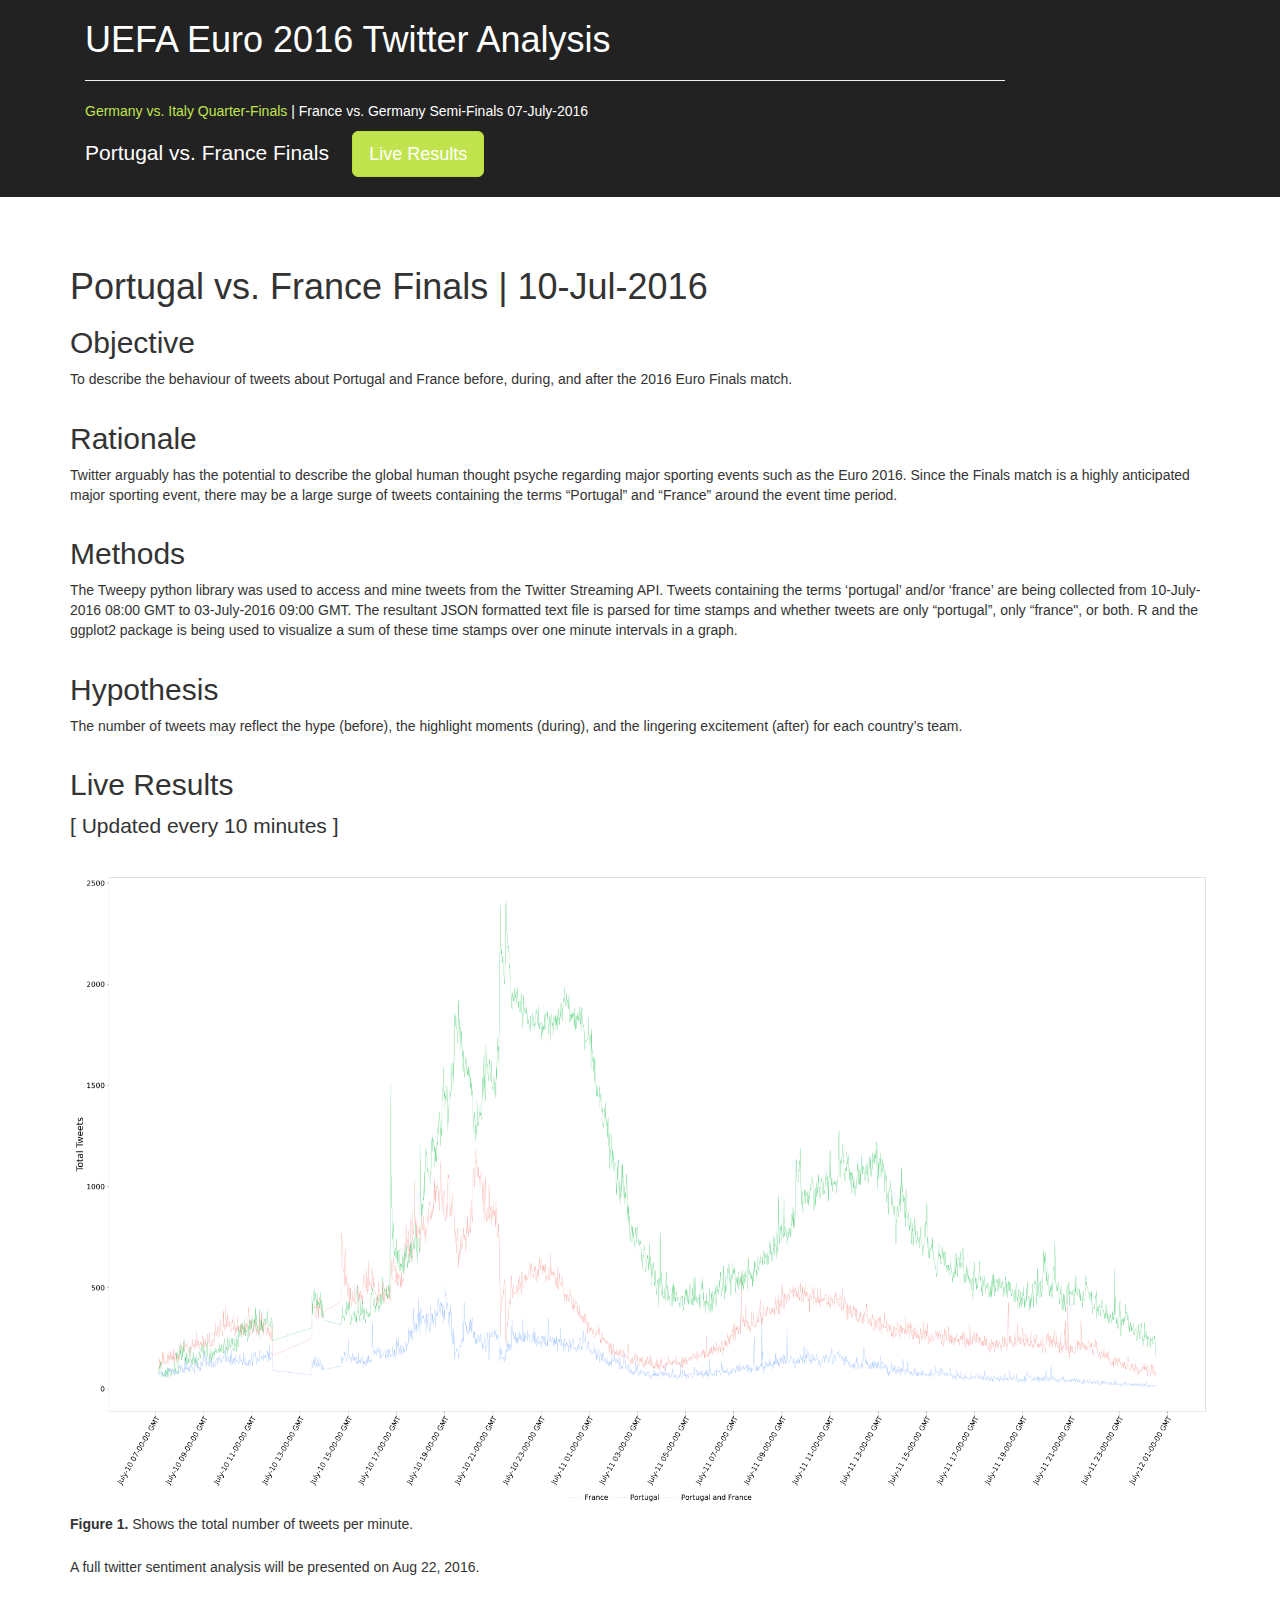
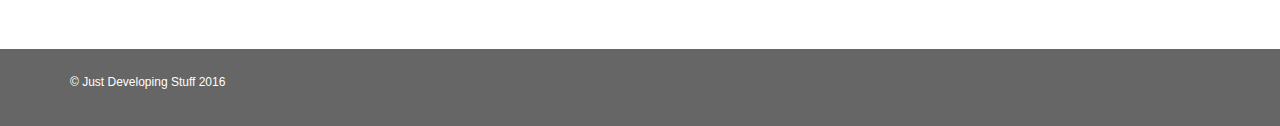
==== index.html @ 80c70aae "Update index.html" ====
<!doctype html>

<html lang="en">
<head>
    <meta charset="utf-8">
    <meta name="viewport" content="width=device-width, initial-scale=1, shrink-to-fit=no">
    <meta http-equiv="x-ua-compatible" content="ie=edge">    

<!--Bootstrap CSS-->
    <link rel="stylesheet" href="bootstrap.min.css"> 

<!--Custom CSS-->
     <link rel="stylesheet" href="styles.css">  
  
</head>
<body>
     
    <section id="cover">
        <div id="cover-caption">
            <div class="container">
                <div class="col-sm-10">
                  <h1 class="display-3">UEFA Euro 2016 Twitter Analysis</h1>
                  <hr class="m-y-2">
                    <p><a href="quarterfinals_GERITA.html">Germany vs. Italy Quarter-Finals</a> | France vs. Germany Semi-Finals 07-July-2016 
                  </p>
                  <p class="lead">Portugal vs. France Finals&nbsp;&nbsp;&nbsp;                 
                    <a class="btn btn-primary btn-lg" href="index.html#results" role="button">Live Results</a>  </p>

                </div>
            </div>
        </div>
    </section>


<section id="writeup">
    <div class="section-content">
        <div class="container">
            <h1>Portugal vs. France Finals | 10-Jul-2016</h1>

            
            <h2>Objective</h2>
            <p>To describe the behaviour of tweets about Portugal and France before, during, and after the 2016 Euro Finals match.</p>
            
            <h2>Rationale</h2>
            <p>Twitter arguably has the potential to describe the global human thought psyche regarding major sporting events such as the Euro 2016. Since the Finals match is a highly anticipated major sporting event, there may be a large surge of tweets containing the terms “Portugal” and “France” around the event time period.</p>
            
            <h2>Methods</h2>
            <p>The Tweepy python library was used to access and mine tweets from the Twitter Streaming API. Tweets containing the terms ‘portugal’ and/or ‘france’ are being collected from 10-July-2016 08:00 GMT to 03-July-2016 09:00 GMT. The resultant JSON formatted text file is parsed for time stamps and whether tweets are only “portugal”, only “france", or both. R and the ggplot2 package is being used to visualize a sum of these time stamps over one minute intervals in a graph.
            </p>
            
            <h2>Hypothesis</h2>
            <p>The number of tweets may reflect the hype (before), the highlight moments (during), and the lingering excitement (after) for each country’s team.</p>
            
            <h2 id="results"> Live Results</h2>
              <p class="lead">[ Updated every 10 minutes ]</p>
              <a href="img/tweet.png" target="_blank">
                    <img src="img/tweet.png" padding-bottom="50px"/>
              </a>
            
            
            <p><b>Figure 1.</b>  Shows the total number of tweets per minute. </p>

            <p>A full twitter sentiment analysis will be presented on Aug 22, 2016.</p> 
            
            
        </div></div>
            </section>
 


<footer id="footer-main">
    <div class="container">
        <div class="row">
            <div class="col-sm-3">
                <p>&copy; Just Developing Stuff 2016</p>
            </div>

        </div>
    </div>
</footer>

<!--jQuery, Bootstrap JS-->
    <script src="https://ajax.googleapis.com/ajax/libs/jquery/2.1.4/jquery.min.js"></script>
    <script src="bootstrap.min.js"></script>
<script>
  (function(i,s,o,g,r,a,m){i['GoogleAnalyticsObject']=r;i[r]=i[r]||function(){
  (i[r].q=i[r].q||[]).push(arguments)},i[r].l=1*new Date();a=s.createElement(o),
  m=s.getElementsByTagName(o)[0];a.async=1;a.src=g;m.parentNode.insertBefore(a,m)
  })(window,document,'script','https://www.google-analytics.com/analytics.js','ga');

  ga('create', 'UA-80438776-1', 'auto');
  ga('send', 'pageview');

</script>
</body> 


</html>
---- styles.css ----
/* styles.css */

html,
body {
    height: 100%;
}

img {
    max-width: 100%;
    /*give the max of the width and shrink appropriately*/
}

/* cover */

#cover {
    /*background: #222 url('bg.jpg') top center no-repeat;*/
    background: #222;
    color: white;
    text-align: left;
    display: flex;
    align-items: right;
}

#writeup {
    background-color: white;
}

#writeup b {
    color:
}

#writeup p {
    padding-bottom: 1.25rem;
}

#cover-caption {
    width: 100%;
}

.section-content {
    padding: 5rem 0; /*rem is a reference to the root html font-size, in this case 16px*5 = 80px*/
}

#conclusions {
    background-color: #212121;
    color: white;
}

#conclusions p {
    padding-bottom: 1.25rem;
}

.about-text {
    background: rgba(0,0,0,0.8);
    color: white;
    padding: 1.875rem;
}

#footer-main {
    background-color: #666;
    color: white;
    font-size: 1.2rem;
    padding: 2.5rem 0;
}
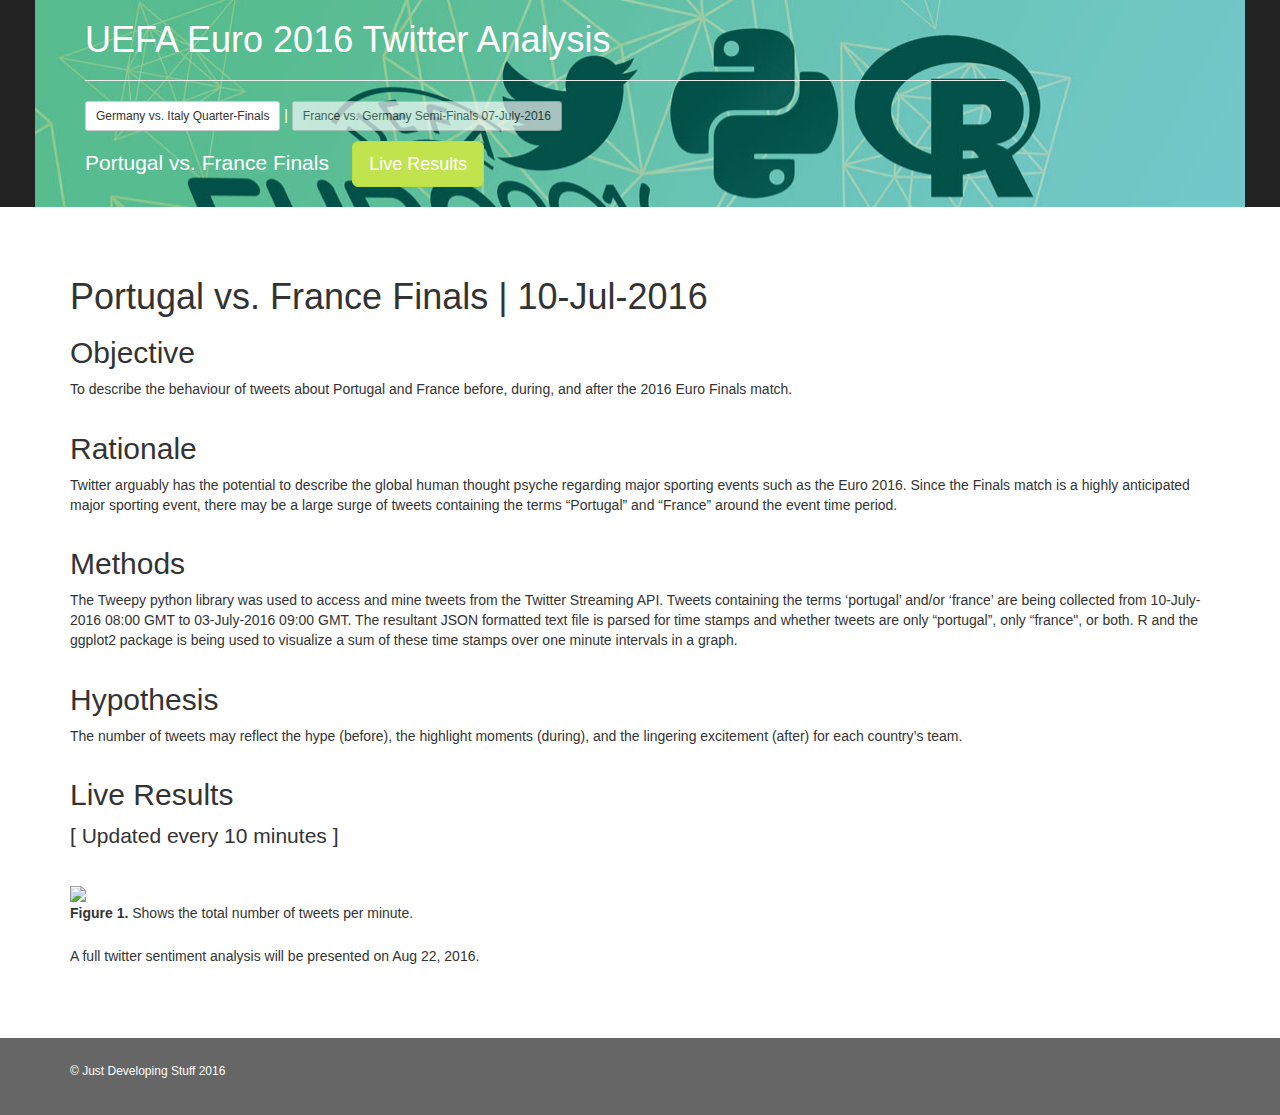
==== commit 301c405b: "add header image" ====
--- a/index.html
+++ b/index.html
@@ -21,10 +21,10 @@
                 <div class="col-sm-10">
                   <h1 class="display-3">UEFA Euro 2016 Twitter Analysis</h1>
                   <hr class="m-y-2">
-                    <p><a href="quarterfinals_GERITA.html">Germany vs. Italy Quarter-Finals</a> | France vs. Germany Semi-Finals 07-July-2016 
+                    <p><a class="btn btn-default btn-sm" href="quarterfinals_GERITA.html">Germany vs. Italy Quarter-Finals</a> | <a class="btn btn-default btn-sm disabled" href="#" aria-disabled="true">France vs. Germany Semi-Finals 07-July-2016</a>
                   </p>
                   <p class="lead">Portugal vs. France Finals&nbsp;&nbsp;&nbsp;                 
-                    <a class="btn btn-primary btn-lg" href="index.html#results" role="button">Live Results</a>  </p>
+                    <a class="btn btn-primary btn-lg" href="index.html#results" role="button">Live Results</a> </p>
 
                 </div>
             </div>
--- a/styles.css
+++ b/styles.css
@@ -13,12 +13,10 @@
 /* cover */
 
 #cover {
-    /*background: #222 url('bg.jpg') top center no-repeat;*/
-    background: #222;
+    background: #222 url('img/JDS_header001.jpg') top center no-repeat;
     color: white;
     text-align: left;
     display: flex;
-    align-items: right;
 }
 
 #writeup {
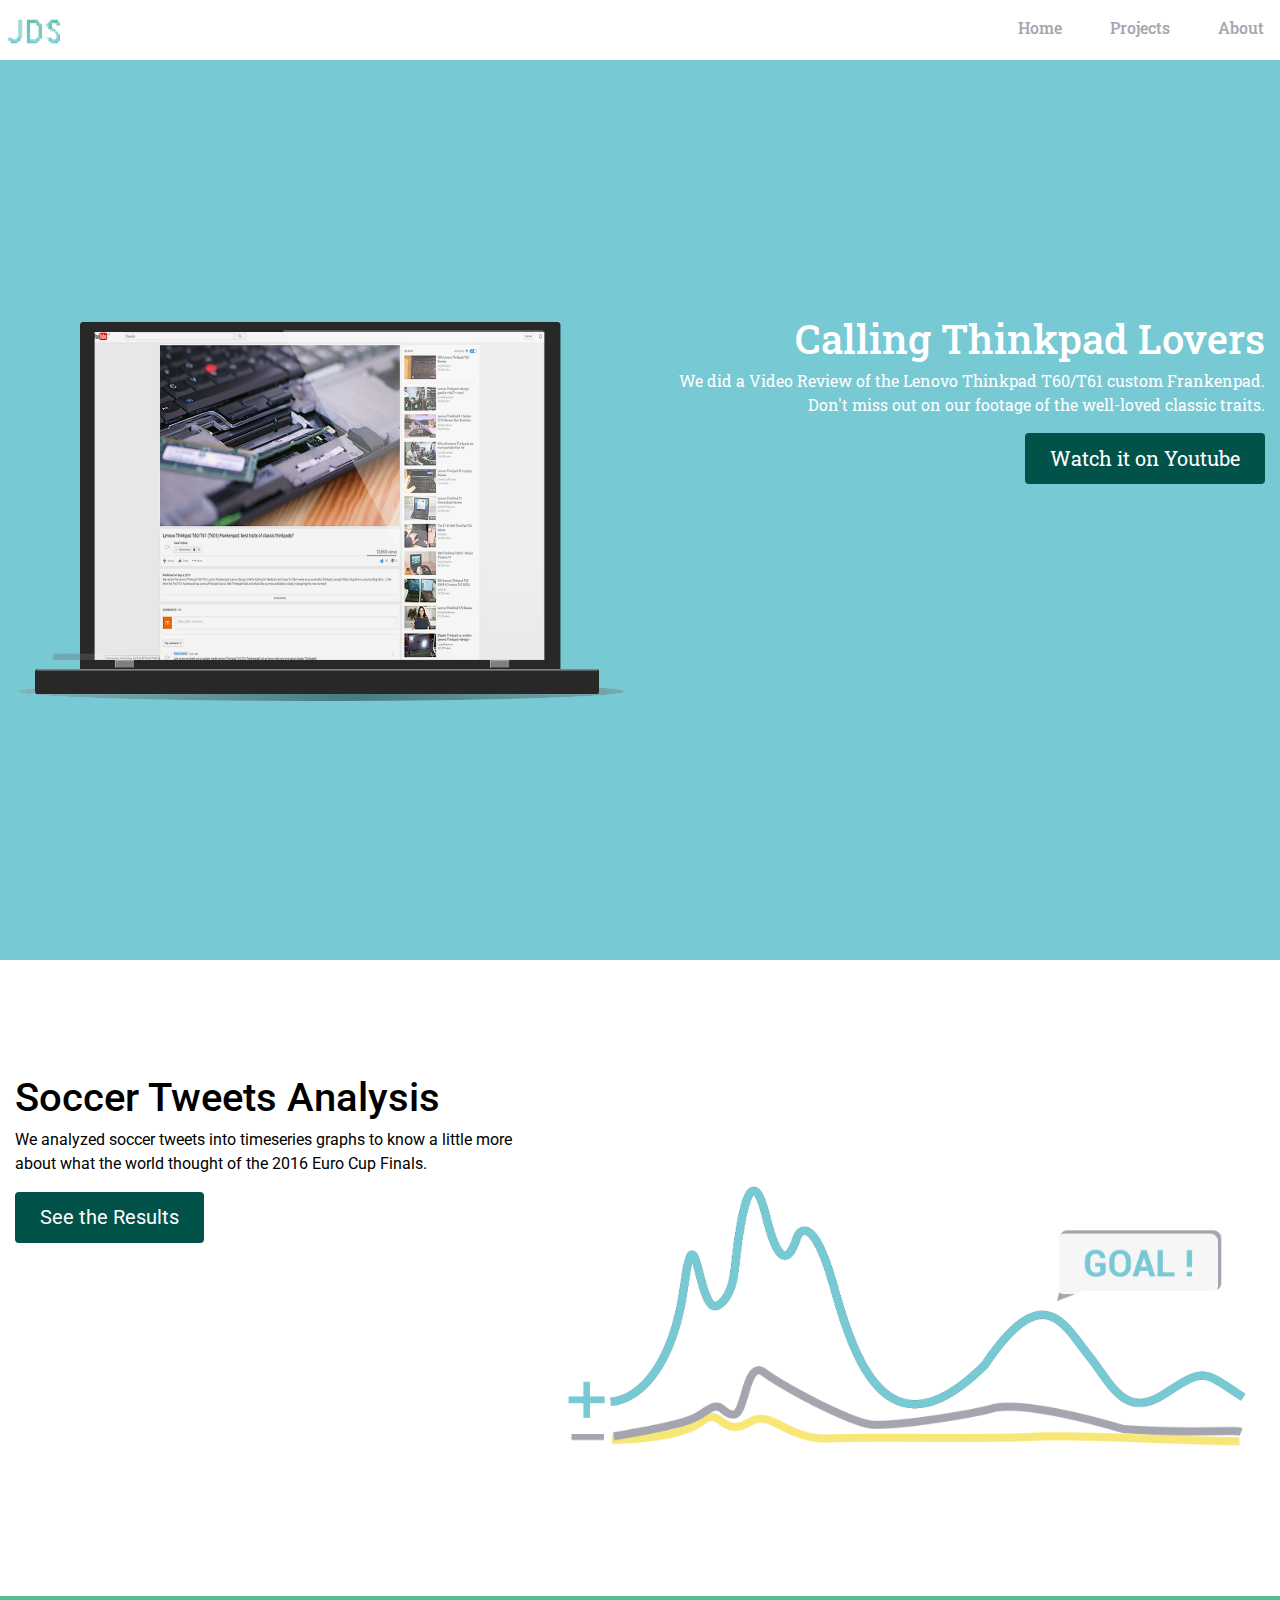
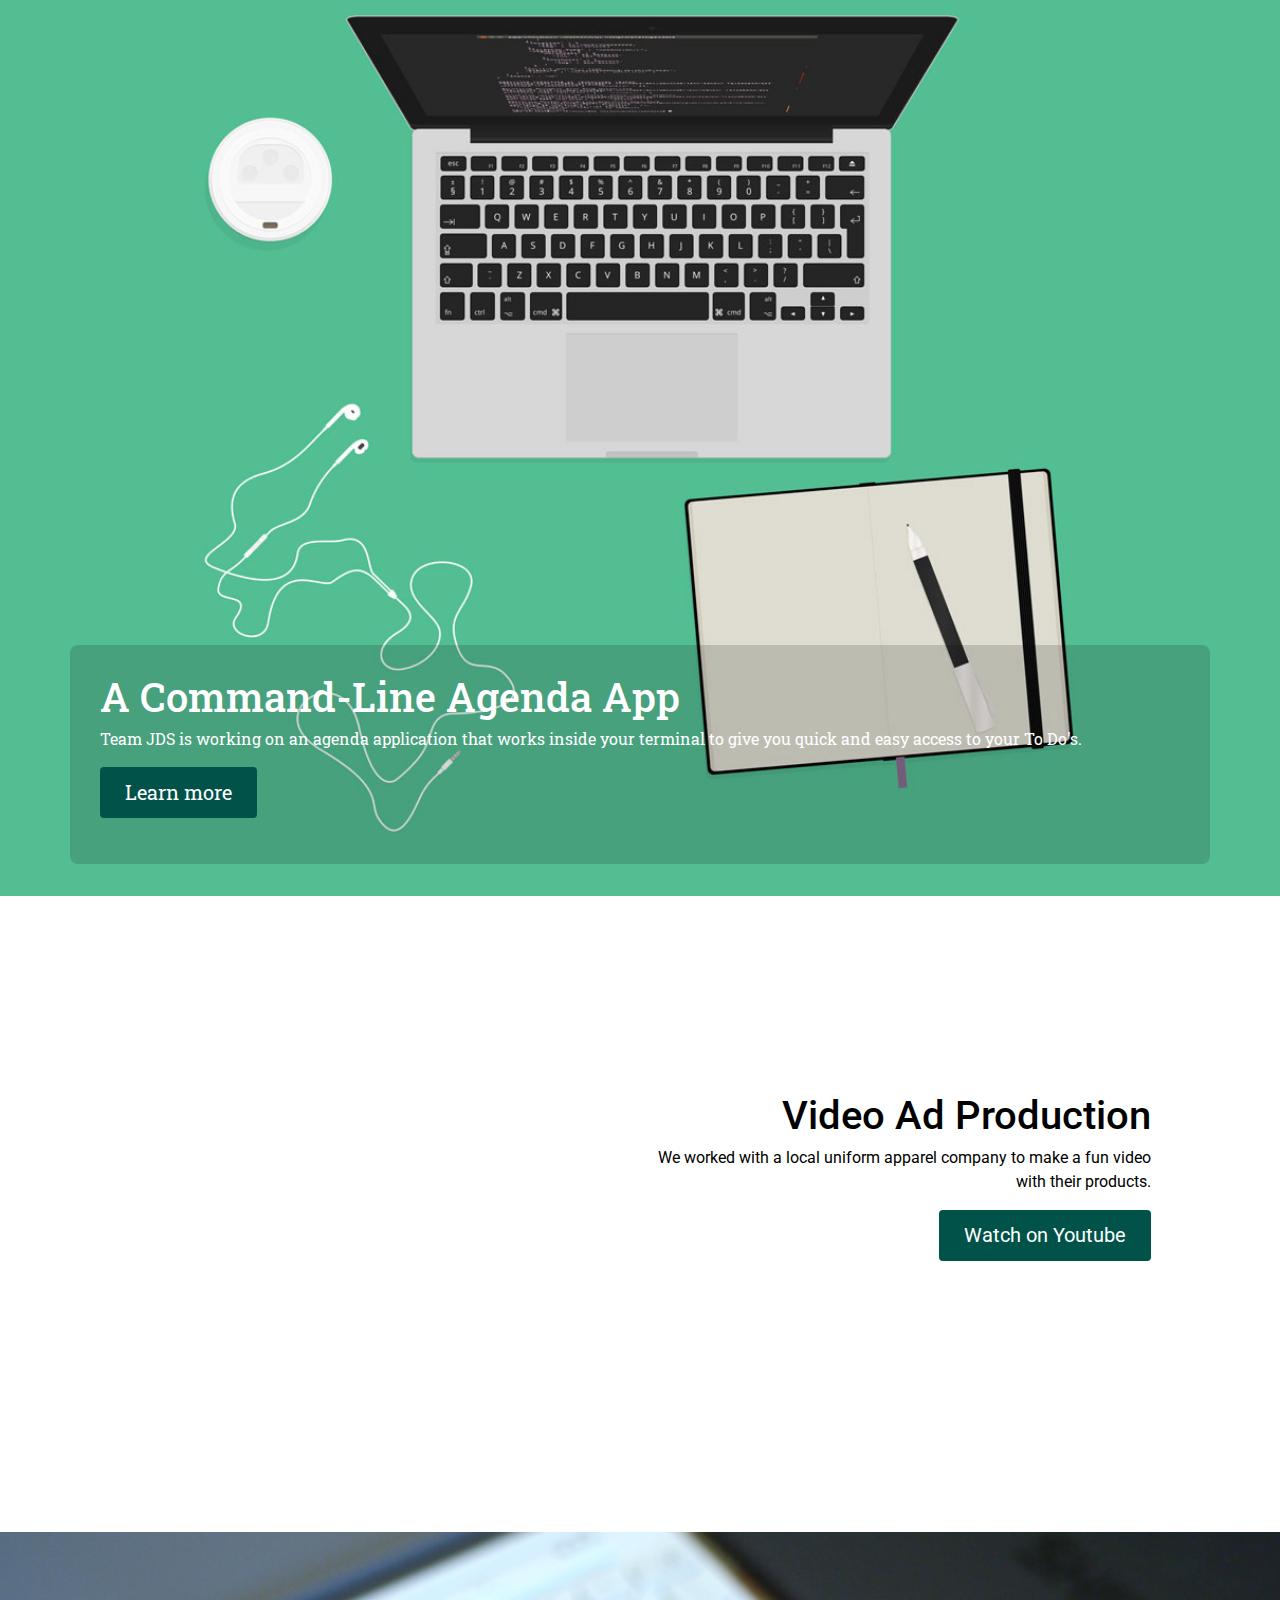
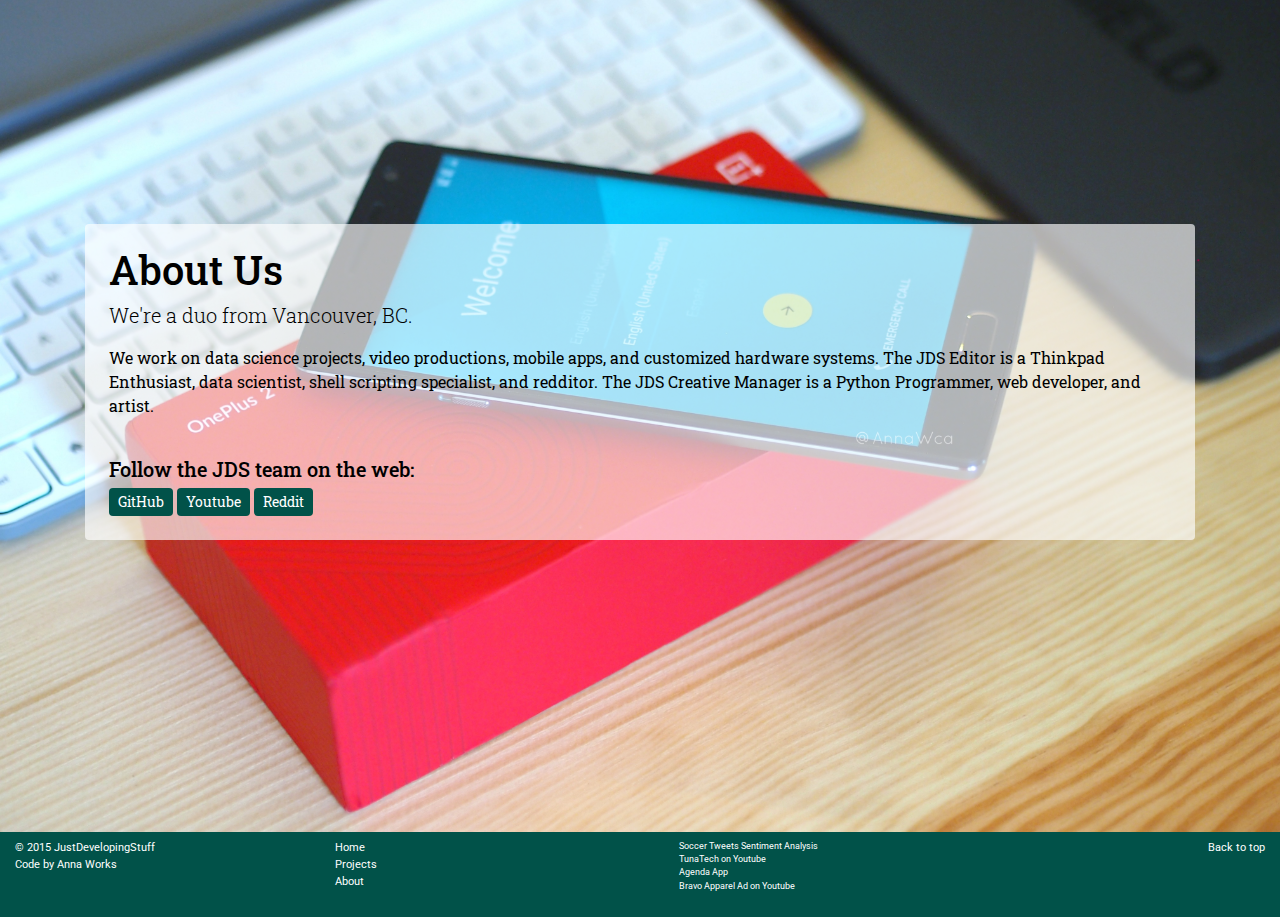
==== commit fb4b5ca3: "Version 2.0 JDS website with all projects" ====
--- a/index.html
+++ b/index.html
@@ -1,98 +1,171 @@
-<!doctype html>
-
-<html lang="en">
-<head>
-    <meta charset="utf-8">
-    <meta name="viewport" content="width=device-width, initial-scale=1, shrink-to-fit=no">
-    <meta http-equiv="x-ua-compatible" content="ie=edge">    
-
-<!--Bootstrap CSS-->
-    <link rel="stylesheet" href="bootstrap.min.css"> 
-
-<!--Custom CSS-->
-     <link rel="stylesheet" href="styles.css">  
-  
-</head>
-<body>
-     
-    <section id="cover">
-        <div id="cover-caption">
-            <div class="container">
-                <div class="col-sm-10">
-                  <h1 class="display-3">UEFA Euro 2016 Twitter Analysis</h1>
-                  <hr class="m-y-2">
-                    <p><a class="btn btn-default btn-sm" href="quarterfinals_GERITA.html">Germany vs. Italy Quarter-Finals</a> | <a class="btn btn-default btn-sm disabled" href="#" aria-disabled="true">France vs. Germany Semi-Finals 07-July-2016</a>
-                  </p>
-                  <p class="lead">Portugal vs. France Finals&nbsp;&nbsp;&nbsp;                 
-                    <a class="btn btn-primary btn-lg" href="index.html#results" role="button">Live Results</a> </p>
-
-                </div>
-            </div>
-        </div>
-    </section>
-
-
-<section id="writeup">
-    <div class="section-content">
-        <div class="container">
-            <h1>Portugal vs. France Finals | 10-Jul-2016</h1>
-
-            
-            <h2>Objective</h2>
-            <p>To describe the behaviour of tweets about Portugal and France before, during, and after the 2016 Euro Finals match.</p>
-            
-            <h2>Rationale</h2>
-            <p>Twitter arguably has the potential to describe the global human thought psyche regarding major sporting events such as the Euro 2016. Since the Finals match is a highly anticipated major sporting event, there may be a large surge of tweets containing the terms “Portugal” and “France” around the event time period.</p>
-            
-            <h2>Methods</h2>
-            <p>The Tweepy python library was used to access and mine tweets from the Twitter Streaming API. Tweets containing the terms ‘portugal’ and/or ‘france’ are being collected from 10-July-2016 08:00 GMT to 03-July-2016 09:00 GMT. The resultant JSON formatted text file is parsed for time stamps and whether tweets are only “portugal”, only “france", or both. R and the ggplot2 package is being used to visualize a sum of these time stamps over one minute intervals in a graph.
-            </p>
-            
-            <h2>Hypothesis</h2>
-            <p>The number of tweets may reflect the hype (before), the highlight moments (during), and the lingering excitement (after) for each country’s team.</p>
-            
-            <h2 id="results"> Live Results</h2>
-              <p class="lead">[ Updated every 10 minutes ]</p>
-              <a href="img/tweet.png" target="_blank">
-                    <img src="img/tweet.png" padding-bottom="50px"/>
-              </a>
-            
-            
-            <p><b>Figure 1.</b>  Shows the total number of tweets per minute. </p>
-
-            <p>A full twitter sentiment analysis will be presented on Aug 22, 2016.</p> 
-            
-            
-        </div></div>
-            </section>
- 
-
-
-<footer id="footer-main">
-    <div class="container">
-        <div class="row">
-            <div class="col-sm-3">
-                <p>&copy; Just Developing Stuff 2016</p>
-            </div>
-
-        </div>
-    </div>
-</footer>
-
-<!--jQuery, Bootstrap JS-->
-    <script src="https://ajax.googleapis.com/ajax/libs/jquery/2.1.4/jquery.min.js"></script>
-    <script src="bootstrap.min.js"></script>
-<script>
-  (function(i,s,o,g,r,a,m){i['GoogleAnalyticsObject']=r;i[r]=i[r]||function(){
-  (i[r].q=i[r].q||[]).push(arguments)},i[r].l=1*new Date();a=s.createElement(o),
-  m=s.getElementsByTagName(o)[0];a.async=1;a.src=g;m.parentNode.insertBefore(a,m)
-  })(window,document,'script','https://www.google-analytics.com/analytics.js','ga');
-
-  ga('create', 'UA-80438776-1', 'auto');
-  ga('send', 'pageview');
-
-</script>
-</body> 
-
-
-</html>
+<!DOCTYPE html>
+<html lang="en">
+  <head>
+    <meta charset="utf-8">
+    <meta http-equiv="X-UA-Compatible" content="IE=edge">
+    <meta name="viewport" content="width=device-width, initial-scale=1, shrink-to-fit=no">
+    <meta name="description" content="JustDevelopingStuff: From Soccer tweet bots to Thinkpad Reviews">
+    <meta name="author" content="JustDevelopingStuff">
+
+    <title>Just Developing Stuff</title>
+
+    <!-- Bootstrap core CSS -->
+    <link href="assets/css/bootstrap.min.css" rel="stylesheet">
+
+    <!-- Custom styles & Fonts -->
+    <link href="assets/css/style.css" rel="stylesheet">
+    <link href="https://fonts.googleapis.com/css?family=Roboto|Roboto+Slab" rel="stylesheet">
+    
+  </head>
+  <body>
+
+    <nav class="navbar navbar-static-top navbar-light">
+      <a href="#" class="navbar-brand"><img src="assets/img/logo.png" alt="JustDevelopingStuff.logo" height="52"></a>
+      <ul class="nav navbar-nav pull-xs-right">
+        <li class="nav-item">
+          <a class="nav-link" href="#">Home</a>
+        </li>
+        <li class="nav-item">
+          <a class="nav-link" href="#analysis">Projects</a>
+        </li>
+        <li class="nav-item">
+          <a class="nav-link" href="#about">About</a>
+        </li>
+      </ul>
+    </nav>
+
+<section id="cover">
+        <div class="cover-content">
+        <div class="container-fluid">
+            <div class="row">
+            <div class="col-sm-6"><img class="cover-img" src="assets/img/t60v.png" alt="T60Image"></div>
+            <div class="col-sm-6">
+               <h1>Calling Thinkpad Lovers</h1>
+                <p>We did a Video Review of the Lenovo Thinkpad T60/T61 custom Frankenpad. Don't miss out on our footage of the well-loved classic traits.</p>
+        <p><a class="btn btn-lg btn-link" href="https://www.youtube.com/watch?v=wvcoPj6ILYA" role="button">Watch it on Youtube</a></p></div>
+           </div>
+            </div></div>
+        </section>
+        
+                  
+ <section id="analysis">
+          <div class="container-fluid">
+               <div class="row">
+                <div class="col-sm-5">
+              <h1>Soccer Tweets Analysis</h1>
+              <p>We analyzed soccer tweets into timeseries graphs to know a little more about what the world thought of the 2016 Euro Cup Finals.</p>
+              <p><a class="btn btn-lg btn-link" href="projects/euro-2016-tweet-analysis.html" role="button">See the Results</a></p>
+                   </div>
+                <div class="col-sm-7">
+                    <img src="assets/img/graph.png" alt="">
+                </div>
+              </div></div>
+        </section>
+        
+        
+<section id="app">
+         <div class="cover-content">
+          <div class="container overlay">
+            <div>
+              <h1>A Command-Line Agenda App</h1>
+              <p>Team JDS is working on an agenda application that works inside your terminal to give you quick and easy access to your To Do's. </p>
+               <p><a class="btn btn-lg btn-link" href="projects/agenda-app.html" role="button">Learn more</a></p>
+                </div></div>
+            </div>
+        </section> 
+        
+ <section id="other">
+          <div class="container-fluid">
+               <div class="row">
+                <div class="col-sm-6"><iframe class="media-object" src="https://www.youtube.com/embed/f1Oqot8WHJQ" frameborder="0" height="315" width="100%" allowfullscreen></iframe></div>
+                <div class="col-sm-6">
+              <h1>Video Ad Production</h1>
+              <p>We worked with a local uniform apparel company to make a fun video with their products.</p>
+              <p><a class="btn btn-lg btn-link" href="https://www.youtube.com/watch?v=f1Oqot8WHJQ" role="button">Watch on Youtube</a></p>
+                   </div>
+              </div></div>
+        </section>
+
+<section id="about">
+         <div class="cover-content">
+          <div class="container">
+            <div class="about-text">
+              <h1>About Us</h1>
+                <p class="lead">We're a duo from Vancouver, BC.</p>
+                <p>We work on data science projects, video productions, mobile apps, and customized hardware systems. 
+                The JDS Editor is a Thinkpad Enthusiast, data scientist, shell scripting specialist, and redditor. The JDS Creative Manager is a Python Programmer, web developer, and artist.
+                </p><br>
+              
+                        <h5>Follow the JDS team on the web:</h5>
+                        <a href="" class="btn btn-sm btn-link">GitHub</a>
+                        <a href="" class="btn btn-sm btn-link">Youtube</a>
+                        <a href="" class="btn btn-sm btn-link">Reddit</a>
+               
+               
+                </div></div>
+            </div>
+        </section>
+        
+<!-- FOOTER -->
+      <footer>
+       <div class="container-fluid">
+       <div class="row">
+       <div class="col-sm-3">
+          <p>&copy; 2015 JustDevelopingStuff<br>
+           Code by <a href="http://annaworks.github.io" target="_blank">Anna Works</a></p>
+          </div>
+        <div class="col-sm-3">
+            <ul class="list-unstyled">
+                <li><a href="#">Home</a></li>
+                <li><a href="#analysis">Projects</a></li>
+                <li><a href="#about">About</a></li>
+            </ul>
+        </div>
+        <div class="col-sm-3">
+           <ul class="list-unstyled minilinks">
+                    <li class="indent"><a href="projects/euro-2016-tweet-analysis">Soccer Tweets Sentiment Analysis</a></li>
+                    <li class="indent"><a href="projects/TunaTech.html">TunaTech on Youtube</a></li>
+                <li class="indent"><a href="projects/agenda-app.html">Agenda App</a></li>
+                <li class="indent"><a href="https://www.youtube.com/watch?v=f1Oqot8WHJQ">Bravo Apparel Ad on Youtube</a></li></ul>
+        </div>
+        <div class="col-sm-3"><p class="pull-sm-right"><a href="#">Back to top</a></p></div>
+          </div></div>
+      </footer>
+
+
+    <!-- Bootstrap core JavaScript
+    ================================================== -->
+    <script src="https://ajax.googleapis.com/ajax/libs/jquery/3.0.0/jquery.min.js" integrity="sha384-THPy051/pYDQGanwU6poAc/hOdQxjnOEXzbT+OuUAFqNqFjL+4IGLBgCJC3ZOShY" crossorigin="anonymous"></script>
+    <script src="../assets/js/bootstrap.min.js"></script>
+    <!-- IE10 viewport hack for Surface/desktop Windows 8 bug -->
+    <script src="../assets/js/ie10-viewport-bug-workaround.js"></script>
+    <script>$(document).ready(function(){
+      // Add scrollspy to <body>
+      $('body').scrollspy({target: ".navbar", offset: 50});
+
+      // Add smooth scrolling on all links inside the navbar
+      $("a").on('click', function(event) {
+        // Make sure this.hash has a value before overriding default behavior
+        if (this.hash !== "") {
+          // Prevent default anchor click behavior
+          event.preventDefault();
+
+          // Store hash
+          var hash = this.hash;
+
+          // Using jQuery's animate() method to add smooth page scroll
+          // The optional number (800) specifies the number of milliseconds it takes to scroll to the specified area
+          $('html, body').animate({
+            scrollTop: $(hash).offset().top
+          }, 800, function(){
+
+            // Add hash (#) to URL when done scrolling (default click behavior)
+            window.location.hash = hash;
+          });
+        }  // End if
+      });
+    });
+</script>
+ 
+</body>
+</html>
--- a/assets/css/style.css
+++ b/assets/css/style.css
@@ -0,0 +1,212 @@
+/* Primary Color Scheme
+Feather #77C9D4
+Marine #57BC90
+Forest #015249
+Sleek Gray #A5A5AF
+*/
+
+html, body {
+    height:100%;
+    font-family: "Roboto", sans-serif;
+}
+
+img {
+    max-width: 100%;
+}
+
+
+.navbar {
+    padding: 0;
+}
+
+.navbar-brand {
+    padding-left: 0.5rem;
+}
+
+footer{
+    background-color: #015249;
+    color:#fff;
+    margin: 0 auto;
+    padding: 0.5rem 0;
+    font-size: 0.7rem;
+}
+
+footer a {
+    color:#fff;
+    text-decoration: none;
+}
+
+footer .minilinks {
+    font-size: 0.55rem;
+}
+
+footer .indent {
+    padding-left: 1.5rem;
+}
+footer a:hover {
+    color: #fff;
+    text-decoration: underline;
+}
+
+.navbar .nav-item .nav-link {
+    color: #A5A5AF;
+    font-weight: 500;
+    padding: 1rem;
+    font-family: 'Roboto Slab', sans-serif;
+}
+
+.navbar .nav-item .nav-link:hover {
+    background-color: #77c9d4;
+    color: #fff;
+}
+
+.media-object {
+    height: 240px;
+    width: 360px;
+}
+
+.carousel-item {
+    background-color: #57bc90;
+}
+
+.blue {
+    background-color: #77c9d4;
+}
+
+.carousel-caption h1 {
+    font-family: "Roboto Slab", serif;
+}
+
+.carousel-caption p {
+    font-family: "Roboto", sans-serif;
+}
+
+.btn-link {
+    background-color: #015249;
+    color: #fff;
+    border-radius: 0.25rem;
+}
+
+.btn-link:hover {
+    background-color: #01796b; 
+    color: #fff;
+    text-decoration: none;
+    border-radius: 0.25rem;
+}
+
+#header {
+    background: #77c9d4 url('../img/uefa2016.png') center center no-repeat;
+    color: #000;
+    background-size: cover;
+    font-family: 'Roboto Slab', serif;
+    padding: 4rem 0;
+    text-align: center;
+}
+
+.overlay{
+    background: rgba(0,0,0, 0.15);
+    border-radius: 0.5rem;
+    padding: 1.875rem;
+}
+
+#cover {
+    background-color: #77C9D4;
+    text-align: right;
+    color: #fff;
+    display: flex;
+    align-items: center;
+}
+
+#app {
+    background: #57BC90 url('../img/JDS_header003.jpg') top center no-repeat;
+    text-align: left;
+    display:flex;
+    align-items: flex-end;
+    color: #fff;
+    padding-bottom: 2rem;
+}
+
+#cover, #app {
+    background-size: cover;
+    height: 100%;
+}
+
+.cover-content {
+    font-family: 'Roboto Slab', sans-serif;
+    width: 100%;
+}
+
+
+#analysis {
+    text-align: left;
+}
+
+#other {
+    text-align: right;
+}
+
+#analysis, #other {
+    background: #fff;
+    display:flex;
+    align-items: center;
+    height: 60%;
+    color: #000;
+    margin: 3rem 0;
+}
+
+#about {
+    background: #fff url('../img/oneplus2.jpg') center center no-repeat;
+    background-size: cover;
+    height: 100%;
+    display: flex;
+    align-items: center;
+}
+
+.about-text {
+    background: rgba(255,255,255,0.65);
+    color: #000;
+    border-radius: 0.25rem;
+    padding: 1.5rem;
+}
+
+#games {
+    margin: 3rem 0;
+}
+
+.section-content h1 {
+    color: #57BC90;
+    font-family: "Roboto Slab", serif;
+    text-shadow: 1px 1px #ddd;
+    margin-top: 3rem;
+    margin-bottom: 2rem;
+}
+
+.section-content h2 {
+    padding-top: 2rem;
+}
+
+.featurette-divider {
+  padding: 0;
+  margin-top: 5rem;
+}
+
+.list-group {
+    padding-bottom: 1rem;
+}
+
+#conclusion {
+    min-height: 30rem;
+    padding-bottom: 3rem;
+    margin-bottom: 0;
+}
+
+/* Media Queries */
+
+@media screen and ( min-width : 991px ) {
+    
+    .feature-content {
+        display: flex;
+        align-items: center;
+    }
+    
+}
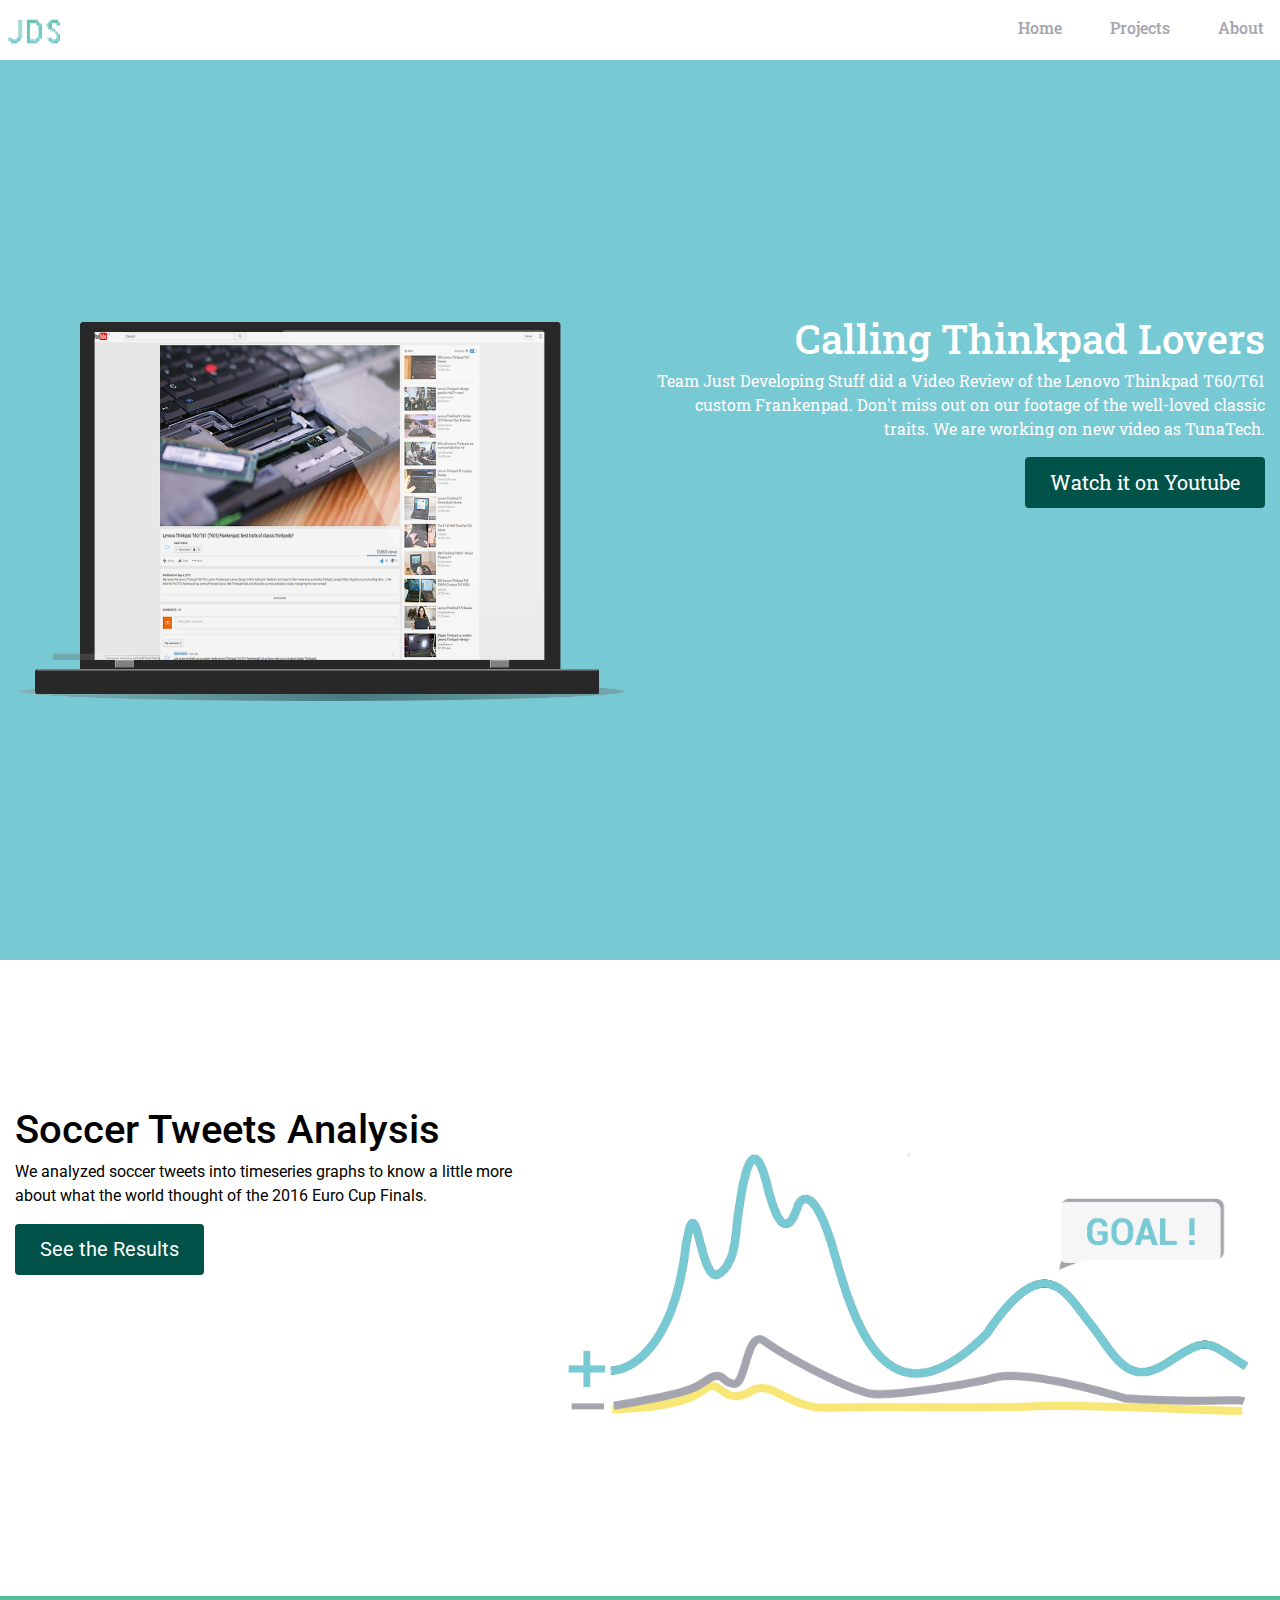
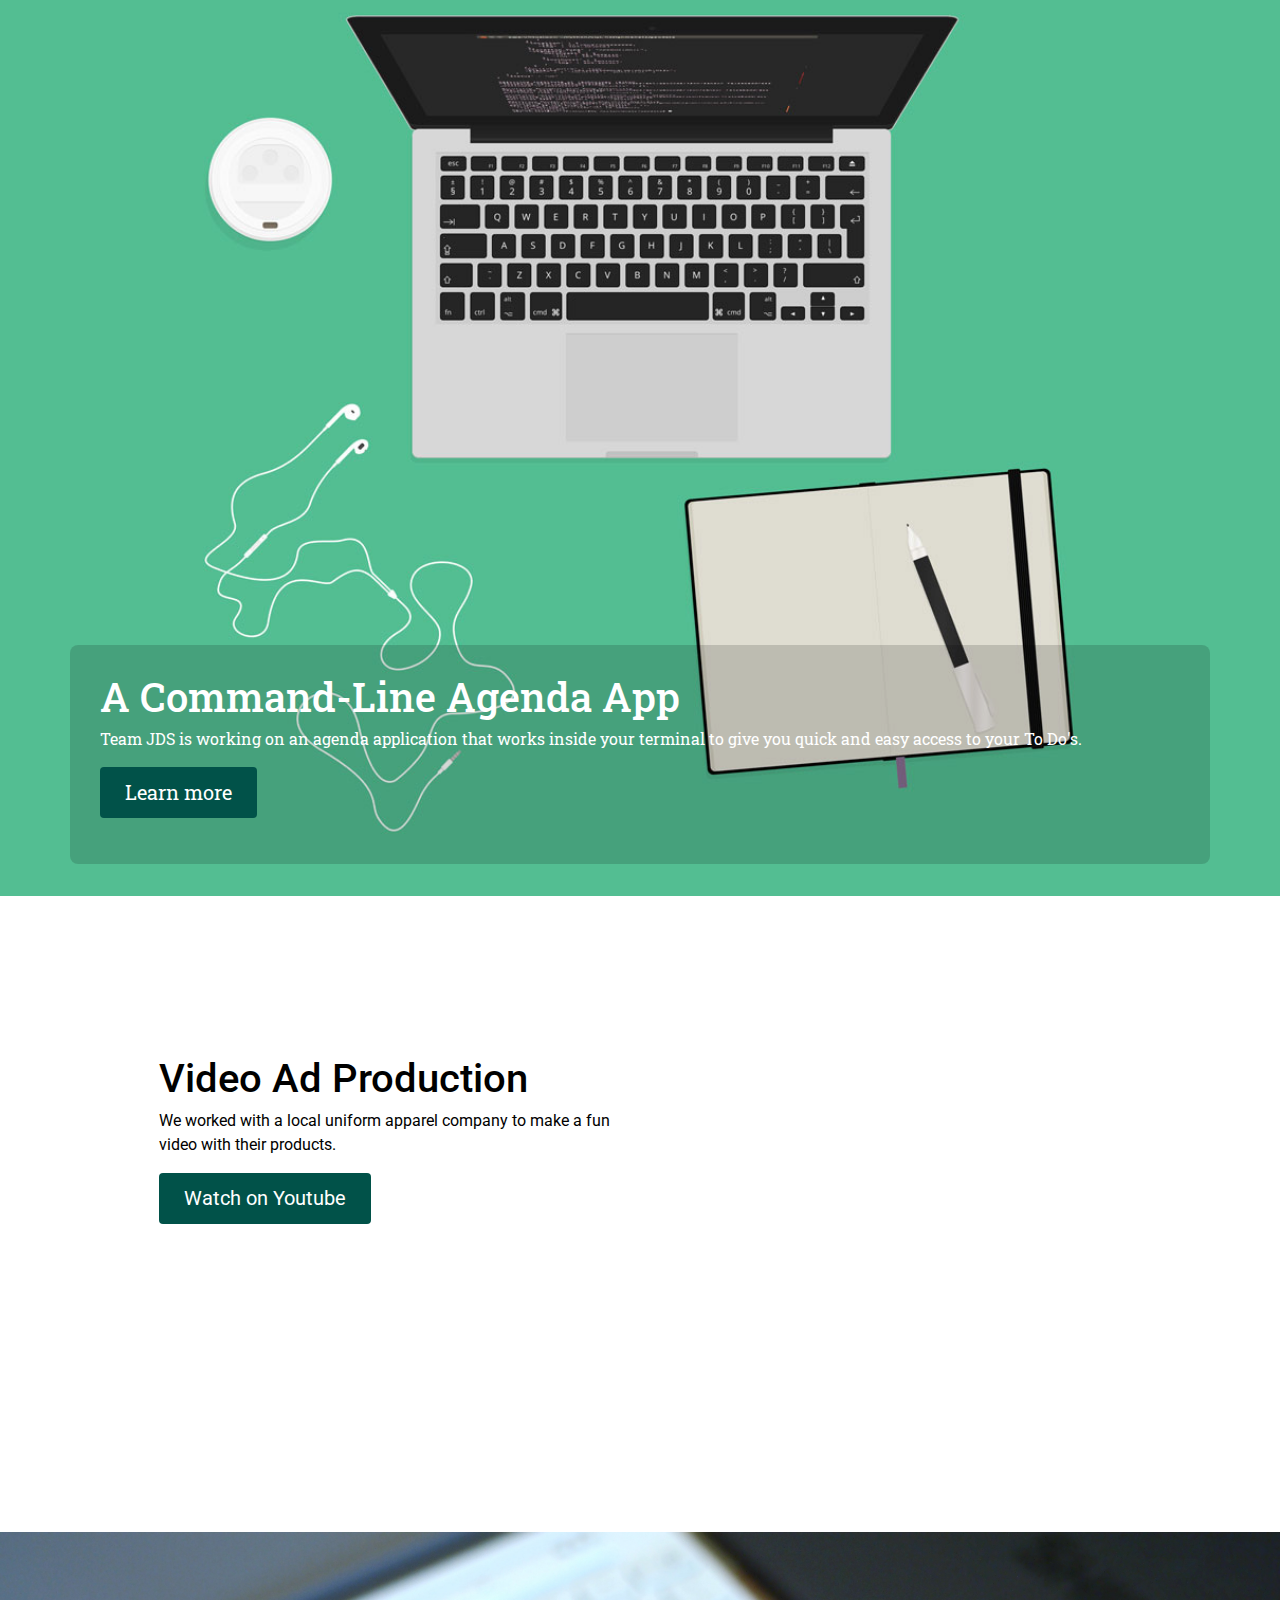
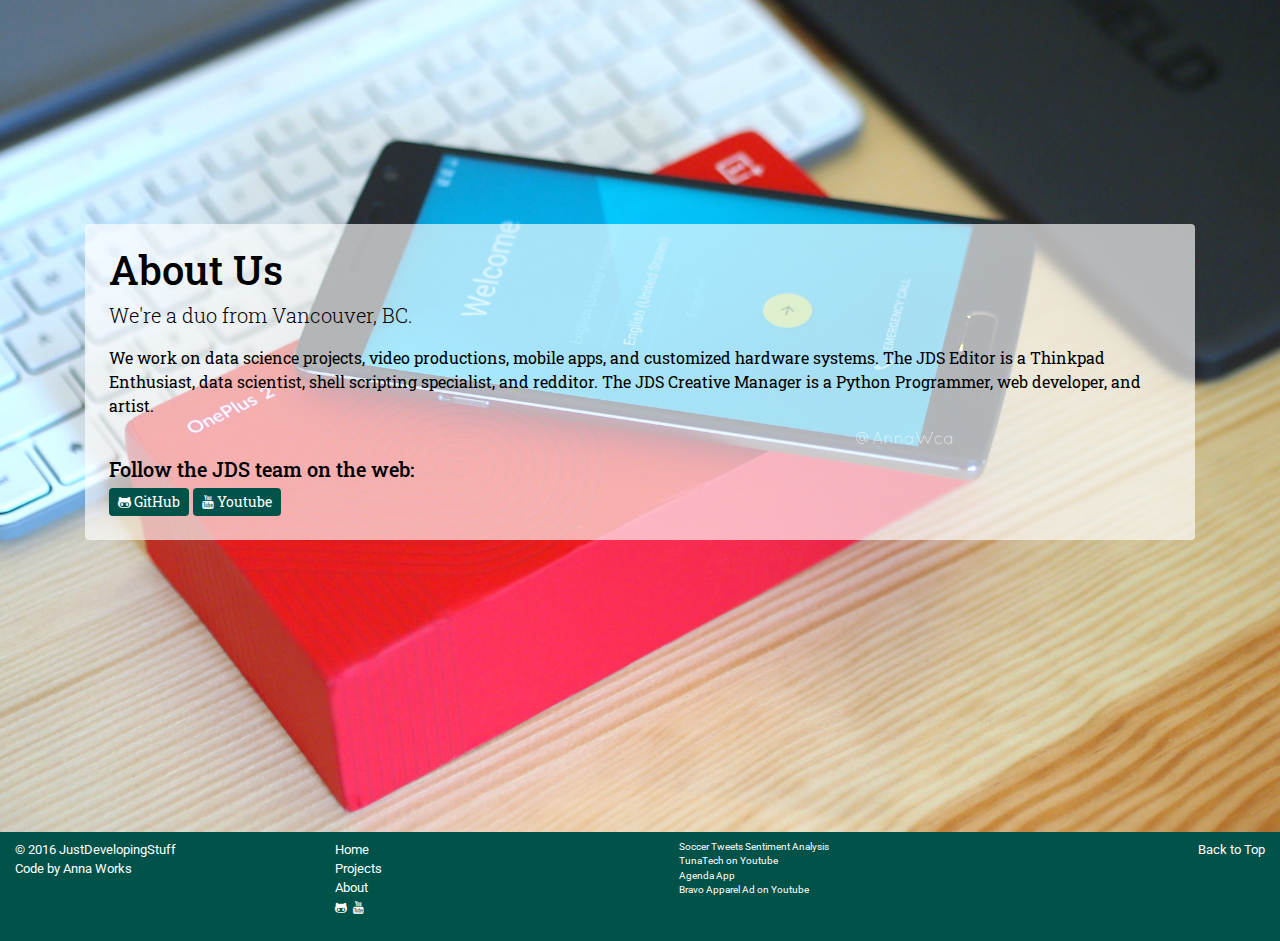
==== commit 777b1bd2: "Updated broken links, nav on euro tweets page, and icons for github and youtube" ====
--- a/index.html
+++ b/index.html
@@ -14,6 +14,7 @@
 
     <!-- Custom styles & Fonts -->
     <link href="assets/css/style.css" rel="stylesheet">
+    <link rel="stylesheet" href="http://maxcdn.bootstrapcdn.com/font-awesome/4.3.0/css/font-awesome.min.css">
     <link href="https://fonts.googleapis.com/css?family=Roboto|Roboto+Slab" rel="stylesheet">
     
   </head>
@@ -41,7 +42,7 @@
             <div class="col-sm-6"><img class="cover-img" src="assets/img/t60v.png" alt="T60Image"></div>
             <div class="col-sm-6">
                <h1>Calling Thinkpad Lovers</h1>
-                <p>We did a Video Review of the Lenovo Thinkpad T60/T61 custom Frankenpad. Don't miss out on our footage of the well-loved classic traits.</p>
+                <p>Team Just Developing Stuff did a Video Review of the Lenovo Thinkpad T60/T61 custom Frankenpad. Don't miss out on our footage of the well-loved classic traits. We are working on new video as TunaTech.</p>
         <p><a class="btn btn-lg btn-link" href="https://www.youtube.com/watch?v=wvcoPj6ILYA" role="button">Watch it on Youtube</a></p></div>
            </div>
             </div></div>
@@ -75,31 +76,32 @@
         </section> 
         
  <section id="other">
-          <div class="container-fluid">
-               <div class="row">
+          <div class="container">
+            <div class="row">
+               <div class="col-sm-6">
+                  <h1>Video Ad Production</h1>
+                  <p>We worked with a local uniform apparel company to make a fun video with their products.</p>
+                  <p><a class="btn btn-lg btn-link" href="https://www.youtube.com/watch?v=f1Oqot8WHJQ" role="button">Watch on Youtube</a></p>
+                </div>
+                
                 <div class="col-sm-6"><iframe class="media-object" src="https://www.youtube.com/embed/f1Oqot8WHJQ" frameborder="0" height="315" width="100%" allowfullscreen></iframe></div>
-                <div class="col-sm-6">
-              <h1>Video Ad Production</h1>
-              <p>We worked with a local uniform apparel company to make a fun video with their products.</p>
-              <p><a class="btn btn-lg btn-link" href="https://www.youtube.com/watch?v=f1Oqot8WHJQ" role="button">Watch on Youtube</a></p>
-                   </div>
+                
               </div></div>
         </section>
 
-<section id="about">
+<section id="about" name="about">
          <div class="cover-content">
           <div class="container">
             <div class="about-text">
-              <h1>About Us</h1>
+               <h1>About Us</h1>
                 <p class="lead">We're a duo from Vancouver, BC.</p>
                 <p>We work on data science projects, video productions, mobile apps, and customized hardware systems. 
                 The JDS Editor is a Thinkpad Enthusiast, data scientist, shell scripting specialist, and redditor. The JDS Creative Manager is a Python Programmer, web developer, and artist.
                 </p><br>
               
                         <h5>Follow the JDS team on the web:</h5>
-                        <a href="" class="btn btn-sm btn-link">GitHub</a>
-                        <a href="" class="btn btn-sm btn-link">Youtube</a>
-                        <a href="" class="btn btn-sm btn-link">Reddit</a>
+                        <a href="https://github.com/justdevelopingstuff" class="btn btn-sm btn-link"><i class="fa fa-github-alt" aria-hidden="true"></i>&nbsp;GitHub</a>
+                        <a href="https://www.youtube.com/channel/UCbrMu4eIIQEb_V6cKaVT3BQ" class="btn btn-sm btn-link"><i class="fa fa-youtube" aria-hidden="true"></i>&nbsp;Youtube</a>
                
                
                 </div></div>
@@ -111,7 +113,7 @@
        <div class="container-fluid">
        <div class="row">
        <div class="col-sm-3">
-          <p>&copy; 2015 JustDevelopingStuff<br>
+          <p>&copy; 2016 JustDevelopingStuff<br>
            Code by <a href="http://annaworks.github.io" target="_blank">Anna Works</a></p>
           </div>
         <div class="col-sm-3">
@@ -119,26 +121,30 @@
                 <li><a href="#">Home</a></li>
                 <li><a href="#analysis">Projects</a></li>
                 <li><a href="#about">About</a></li>
+                <li>
+                    <a href="https://github.com/justdevelopingstuff"><i class="fa fa-github-alt" aria-hidden="true"></i></a>&nbsp;
+                    <a href="https://www.youtube.com/channel/UCbrMu4eIIQEb_V6cKaVT3BQ"><i class="fa fa-youtube" aria-hidden="true"></i></a>
+                    </li>
             </ul>
         </div>
         <div class="col-sm-3">
            <ul class="list-unstyled minilinks">
-                    <li class="indent"><a href="projects/euro-2016-tweet-analysis">Soccer Tweets Sentiment Analysis</a></li>
-                    <li class="indent"><a href="projects/TunaTech.html">TunaTech on Youtube</a></li>
-                <li class="indent"><a href="projects/agenda-app.html">Agenda App</a></li>
-                <li class="indent"><a href="https://www.youtube.com/watch?v=f1Oqot8WHJQ">Bravo Apparel Ad on Youtube</a></li></ul>
+                    <li class="indent"><a href="#analysis">Soccer Tweets Sentiment Analysis</a></li>
+                    <li class="indent"><a href="#cover">TunaTech on Youtube</a></li>
+                <li class="indent"><a href="#app">Agenda App</a></li>
+                <li class="indent"><a href="#other">Bravo Apparel Ad on Youtube</a></li></ul>
         </div>
-        <div class="col-sm-3"><p class="pull-sm-right"><a href="#">Back to top</a></p></div>
+        <div class="col-sm-3"><p class="pull-sm-right"><a href="#">Back to Top</a></p></div>
           </div></div>
       </footer>
 
 
-    <!-- Bootstrap core JavaScript
+   <!-- Bootstrap core JavaScript
     ================================================== -->
     <script src="https://ajax.googleapis.com/ajax/libs/jquery/3.0.0/jquery.min.js" integrity="sha384-THPy051/pYDQGanwU6poAc/hOdQxjnOEXzbT+OuUAFqNqFjL+4IGLBgCJC3ZOShY" crossorigin="anonymous"></script>
-    <script src="../assets/js/bootstrap.min.js"></script>
+    <script src="assets/js/bootstrap.min.js"></script>
     <!-- IE10 viewport hack for Surface/desktop Windows 8 bug -->
-    <script src="../assets/js/ie10-viewport-bug-workaround.js"></script>
+    <script src="assets/js/ie10-viewport-bug-workaround.js"></script>
     <script>$(document).ready(function(){
       // Add scrollspy to <body>
       $('body').scrollspy({target: ".navbar", offset: 50});
@@ -166,6 +172,5 @@
       });
     });
 </script>
- 
 </body>
 </html>
--- a/assets/css/style.css
+++ b/assets/css/style.css
@@ -28,7 +28,7 @@
     color:#fff;
     margin: 0 auto;
     padding: 0.5rem 0;
-    font-size: 0.7rem;
+    font-size: 0.8rem;
 }
 
 footer a {
@@ -37,7 +37,7 @@
 }
 
 footer .minilinks {
-    font-size: 0.55rem;
+    font-size: 0.6rem;
 }
 
 footer .indent {
@@ -60,10 +60,6 @@
     color: #fff;
 }
 
-.media-object {
-    height: 240px;
-    width: 360px;
-}
 
 .carousel-item {
     background-color: #57bc90;
@@ -99,7 +95,7 @@
     color: #000;
     background-size: cover;
     font-family: 'Roboto Slab', serif;
-    padding: 4rem 0;
+    padding: 1rem 0;
     text-align: center;
 }
 
@@ -136,21 +132,17 @@
     width: 100%;
 }
 
-
-#analysis {
-    text-align: left;
-}
-
 #other {
-    text-align: right;
+    overflow: hidden;
 }
 
 #analysis, #other {
     background: #fff;
-    display:flex;
+    height: 60%;
+    display: flex;
     align-items: center;
-    height: 60%;
     color: #000;
+    text-align: left;
     margin: 3rem 0;
 }
 
@@ -170,15 +162,15 @@
 }
 
 #games {
-    margin: 3rem 0;
+    margin: 1.85rem 0;
 }
 
 .section-content h1 {
     color: #57BC90;
     font-family: "Roboto Slab", serif;
     text-shadow: 1px 1px #ddd;
-    margin-top: 3rem;
-    margin-bottom: 2rem;
+    margin-top: 1.85rem;
+    margin-bottom: 1rem;
 }
 
 .section-content h2 {
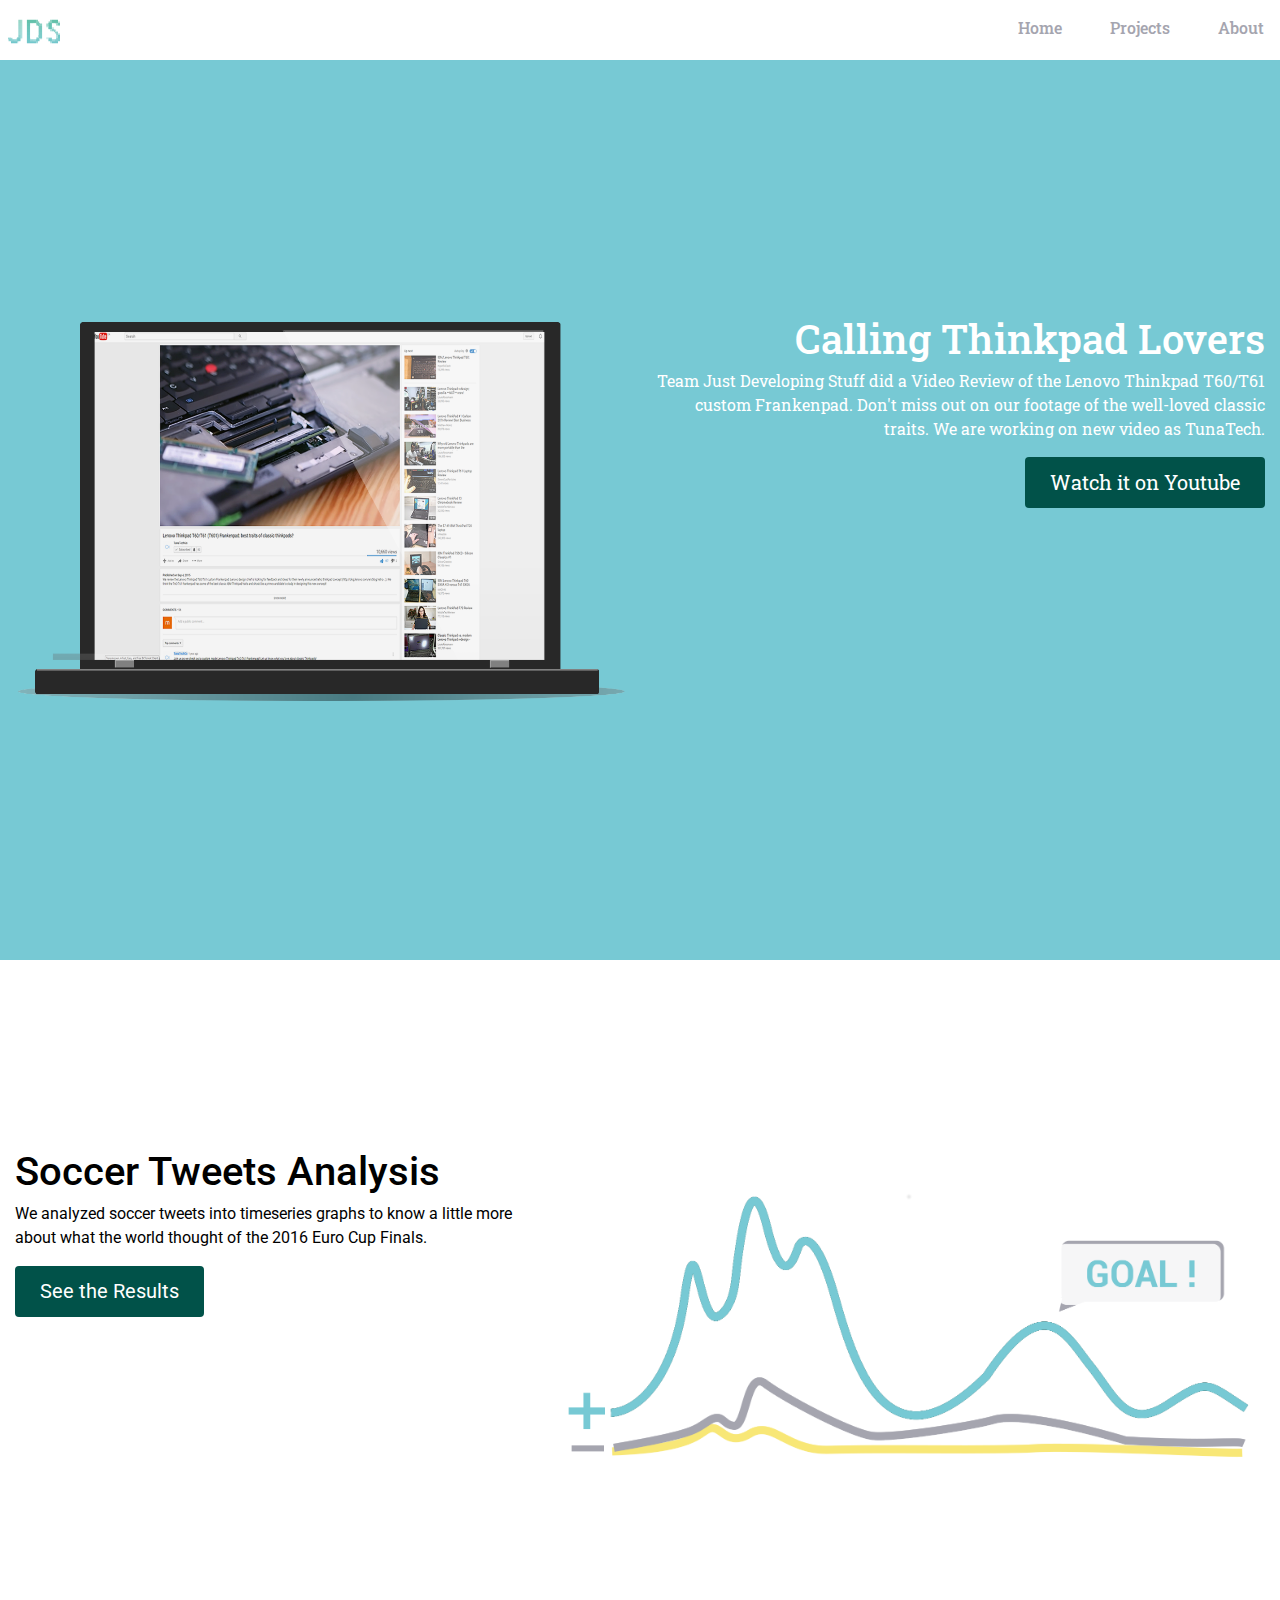
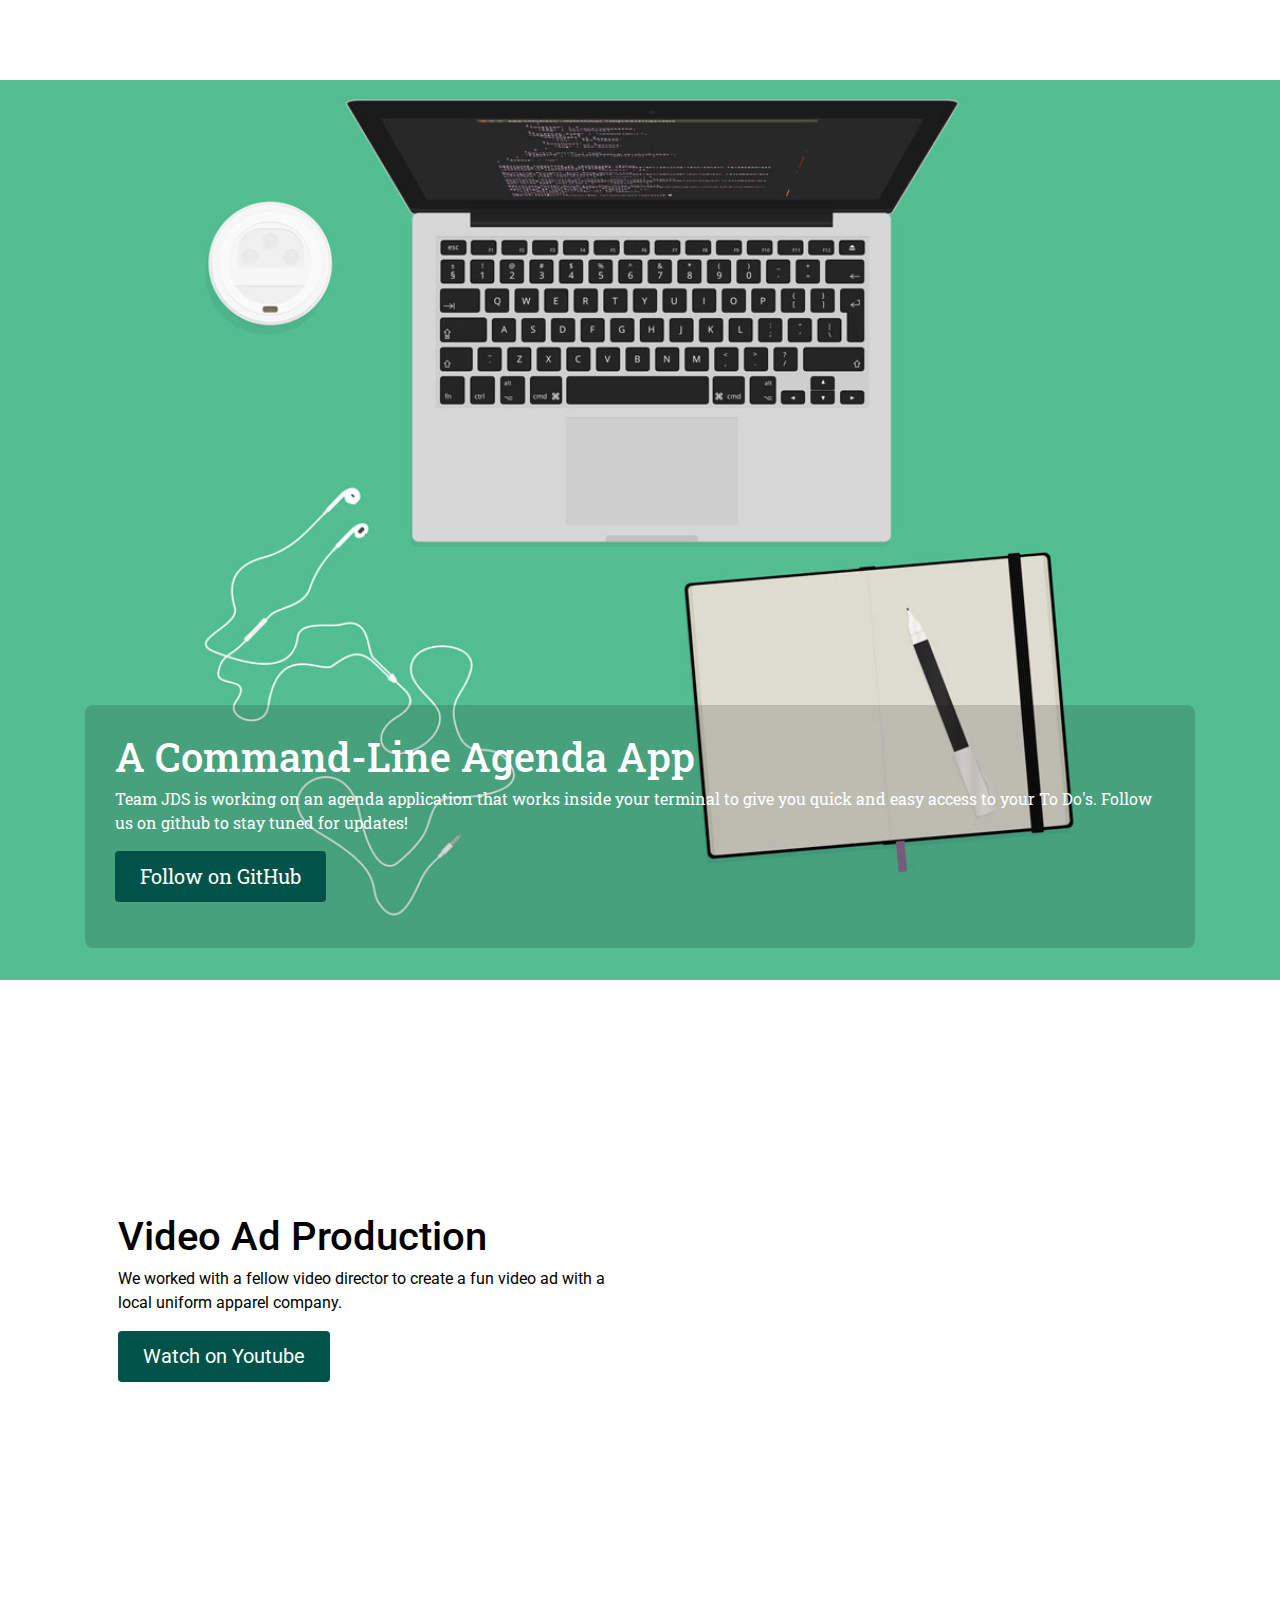
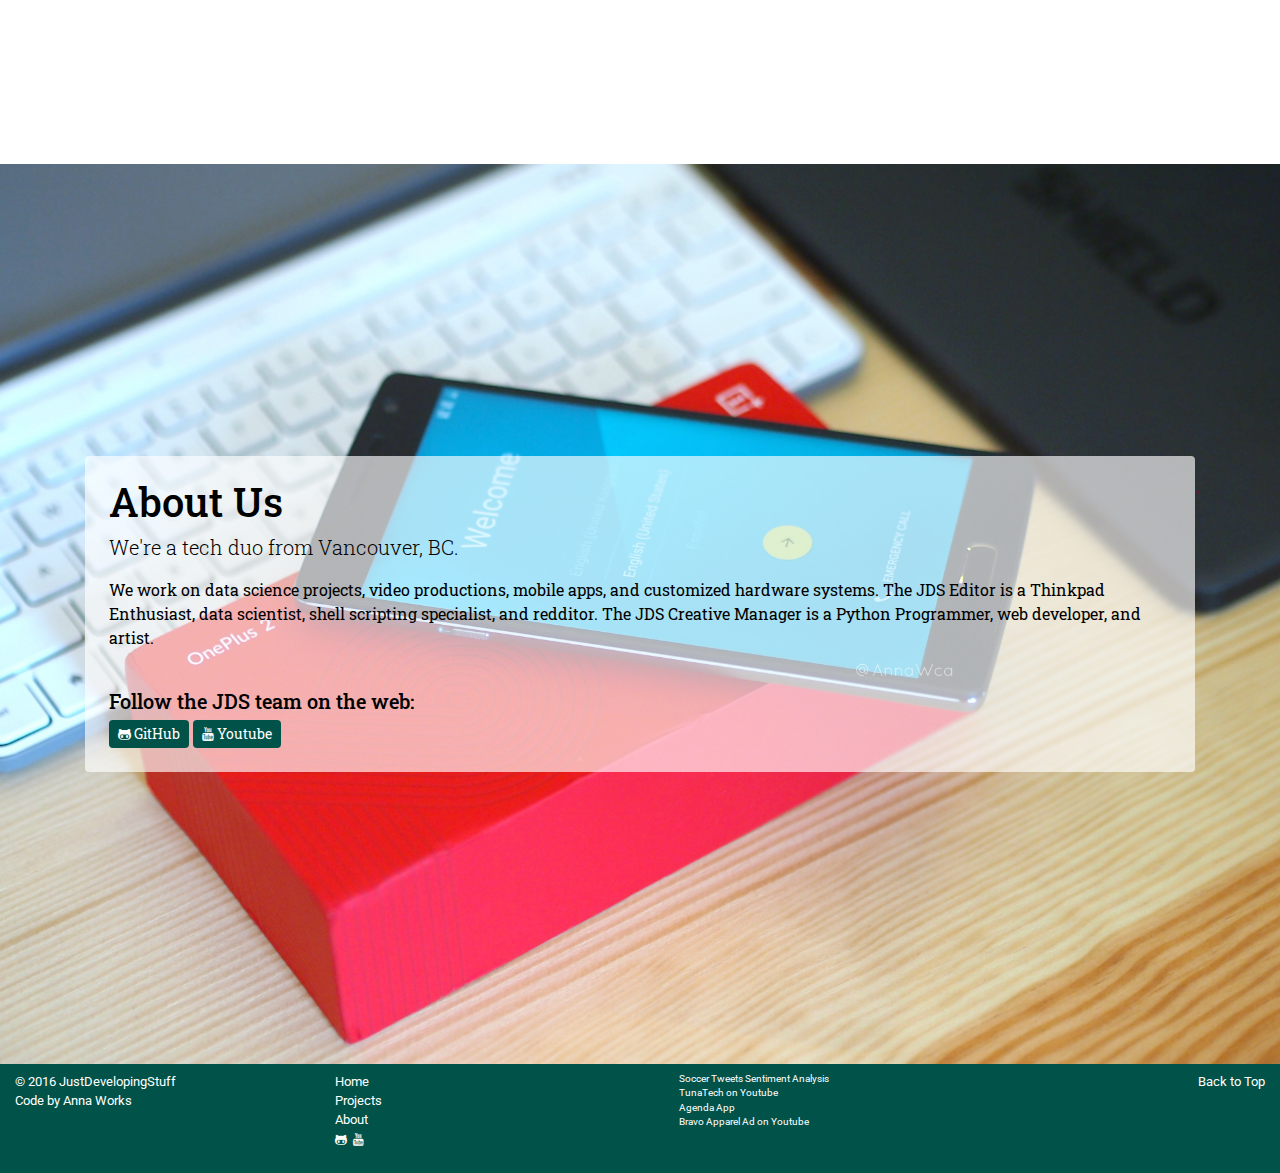
==== commit 9553f48e: "revised #app and style" ====
--- a/index.html
+++ b/index.html
@@ -66,11 +66,11 @@
         
 <section id="app">
          <div class="cover-content">
-          <div class="container overlay">
-            <div>
+          <div class="container">
+            <div class="overlay">
               <h1>A Command-Line Agenda App</h1>
-              <p>Team JDS is working on an agenda application that works inside your terminal to give you quick and easy access to your To Do's. </p>
-               <p><a class="btn btn-lg btn-link" href="projects/agenda-app.html" role="button">Learn more</a></p>
+              <p>Team JDS is working on an agenda application that works inside your terminal to give you quick and easy access to your To Do's. Follow us on github to stay tuned for updates!</p>
+               <p><a class="btn btn-lg btn-link" href="https://github.com/justdevelopingstuff" role="button">Follow on GitHub</a></p>
                 </div></div>
             </div>
         </section> 
@@ -78,13 +78,13 @@
  <section id="other">
           <div class="container">
             <div class="row">
-               <div class="col-sm-6">
+               <div class="col-md-6">
                   <h1>Video Ad Production</h1>
-                  <p>We worked with a local uniform apparel company to make a fun video with their products.</p>
+                  <p>We worked with a fellow video director to create a fun video ad with a local uniform apparel company. </p>
                   <p><a class="btn btn-lg btn-link" href="https://www.youtube.com/watch?v=f1Oqot8WHJQ" role="button">Watch on Youtube</a></p>
                 </div>
                 
-                <div class="col-sm-6"><iframe class="media-object" src="https://www.youtube.com/embed/f1Oqot8WHJQ" frameborder="0" height="315" width="100%" allowfullscreen></iframe></div>
+                <div class="col-md-6"><iframe class="media-object" src="https://www.youtube.com/embed/f1Oqot8WHJQ" frameborder="0" height="315" width="100%" allowfullscreen></iframe></div>
                 
               </div></div>
         </section>
@@ -94,7 +94,7 @@
           <div class="container">
             <div class="about-text">
                <h1>About Us</h1>
-                <p class="lead">We're a duo from Vancouver, BC.</p>
+                <p class="lead">We're a tech duo from Vancouver, BC.</p>
                 <p>We work on data science projects, video productions, mobile apps, and customized hardware systems. 
                 The JDS Editor is a Thinkpad Enthusiast, data scientist, shell scripting specialist, and redditor. The JDS Creative Manager is a Python Programmer, web developer, and artist.
                 </p><br>
--- a/assets/css/style.css
+++ b/assets/css/style.css
@@ -134,16 +134,16 @@
 
 #other {
     overflow: hidden;
+    margin: 2rem 0;
 }
 
 #analysis, #other {
     background: #fff;
-    height: 60%;
+    height: 80%;
     display: flex;
     align-items: center;
     color: #000;
     text-align: left;
-    margin: 3rem 0;
 }
 
 #about {
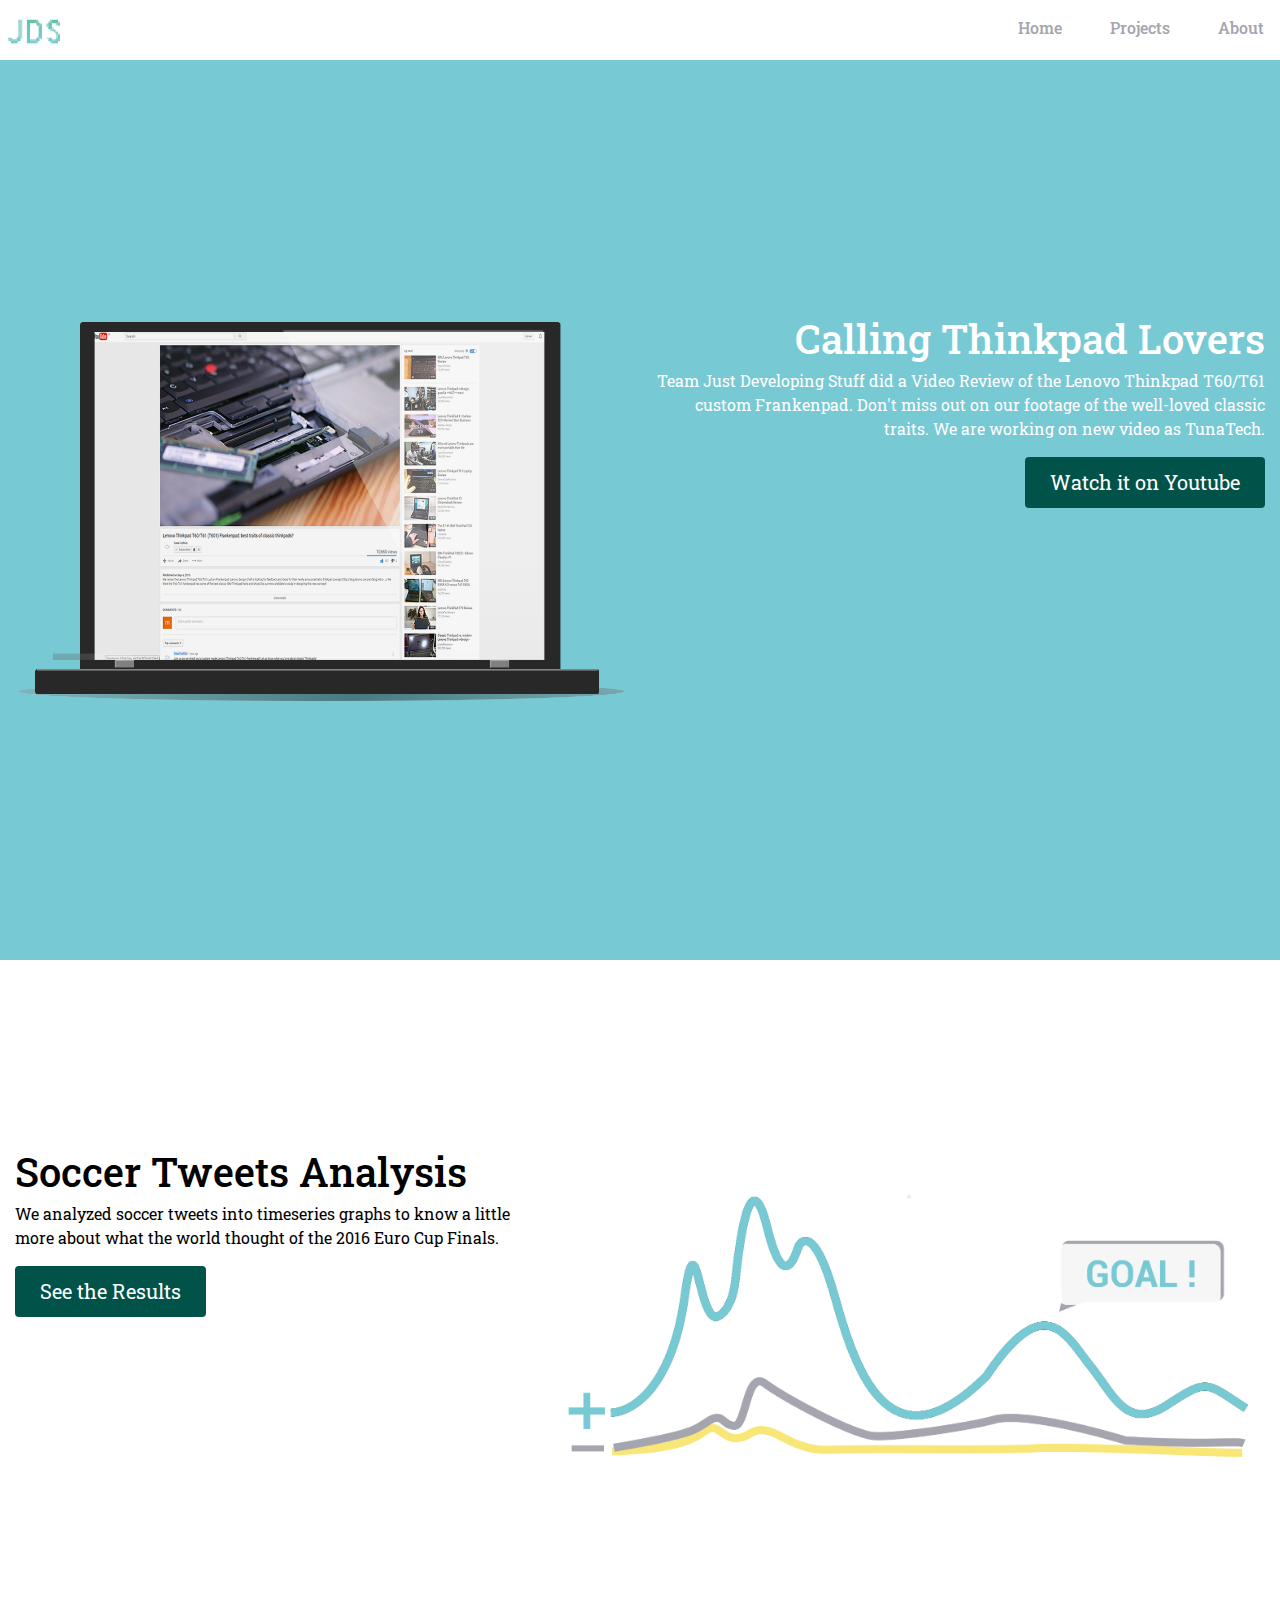
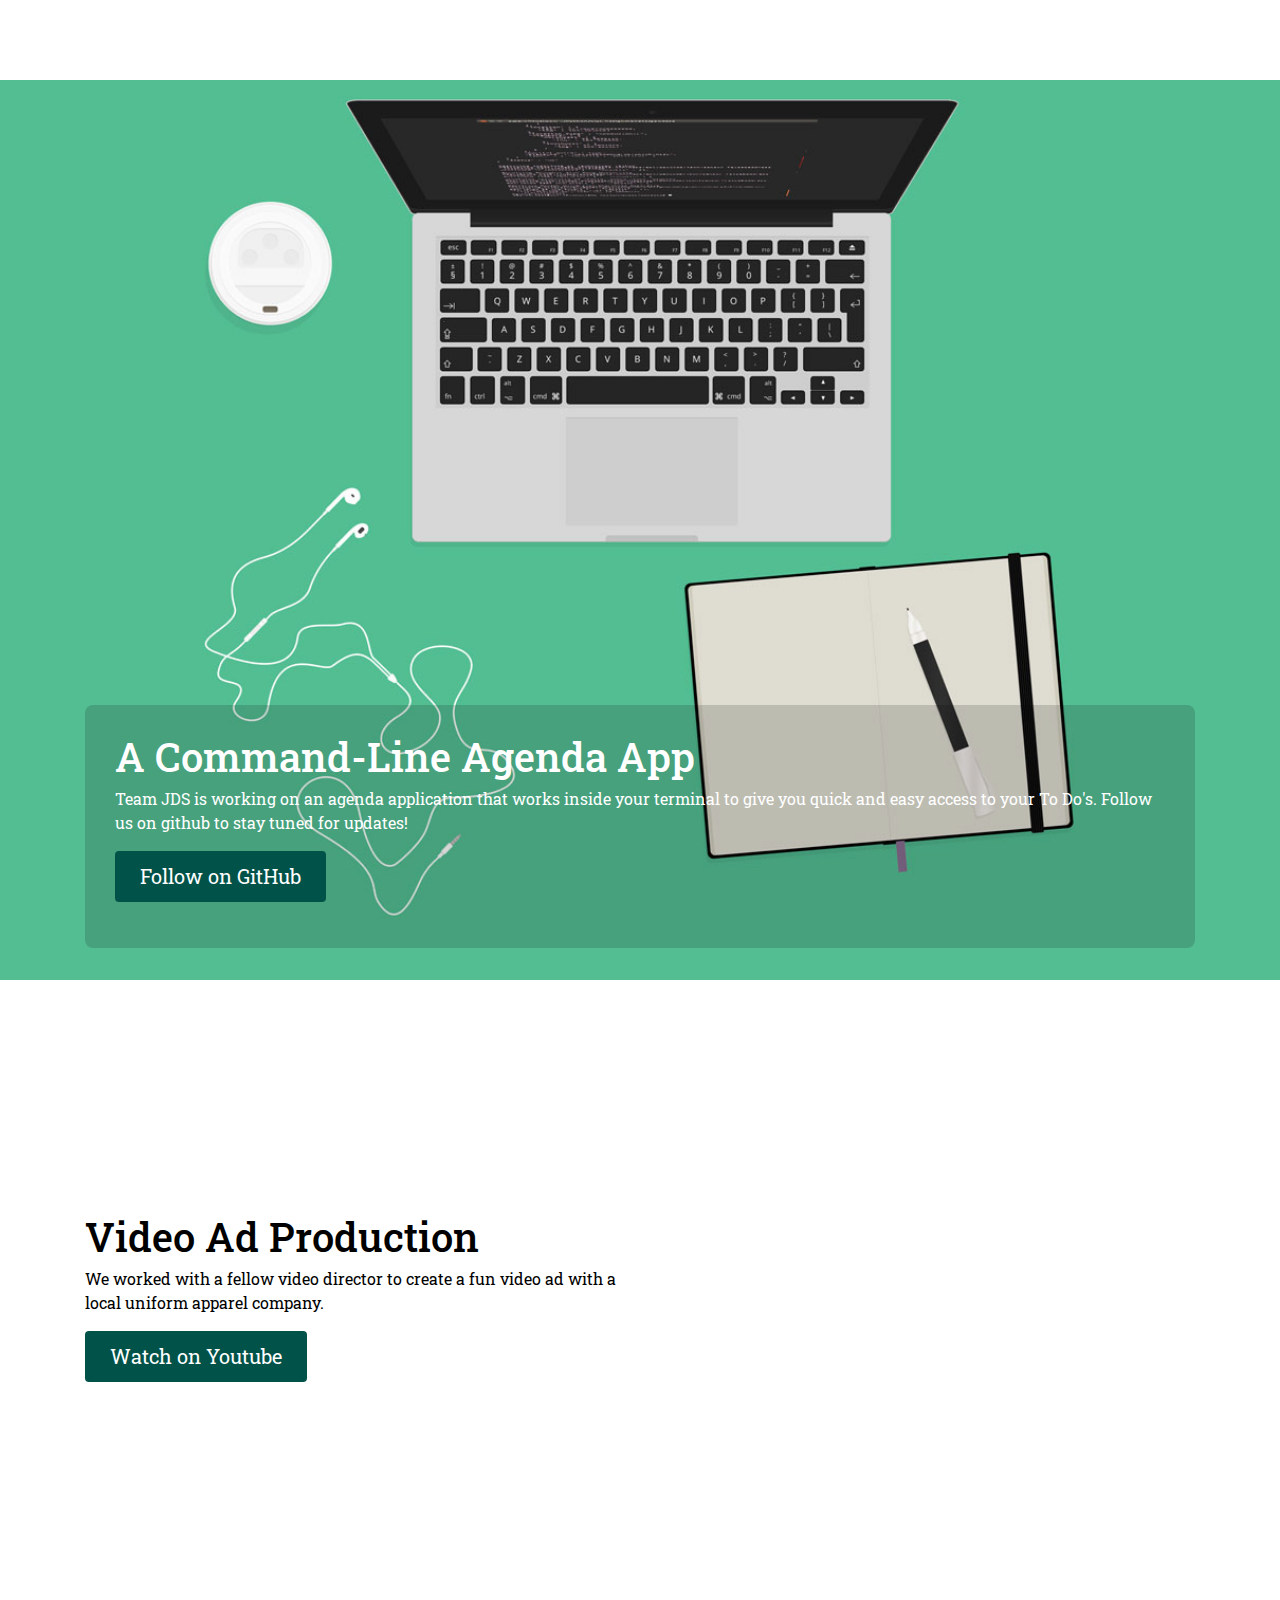
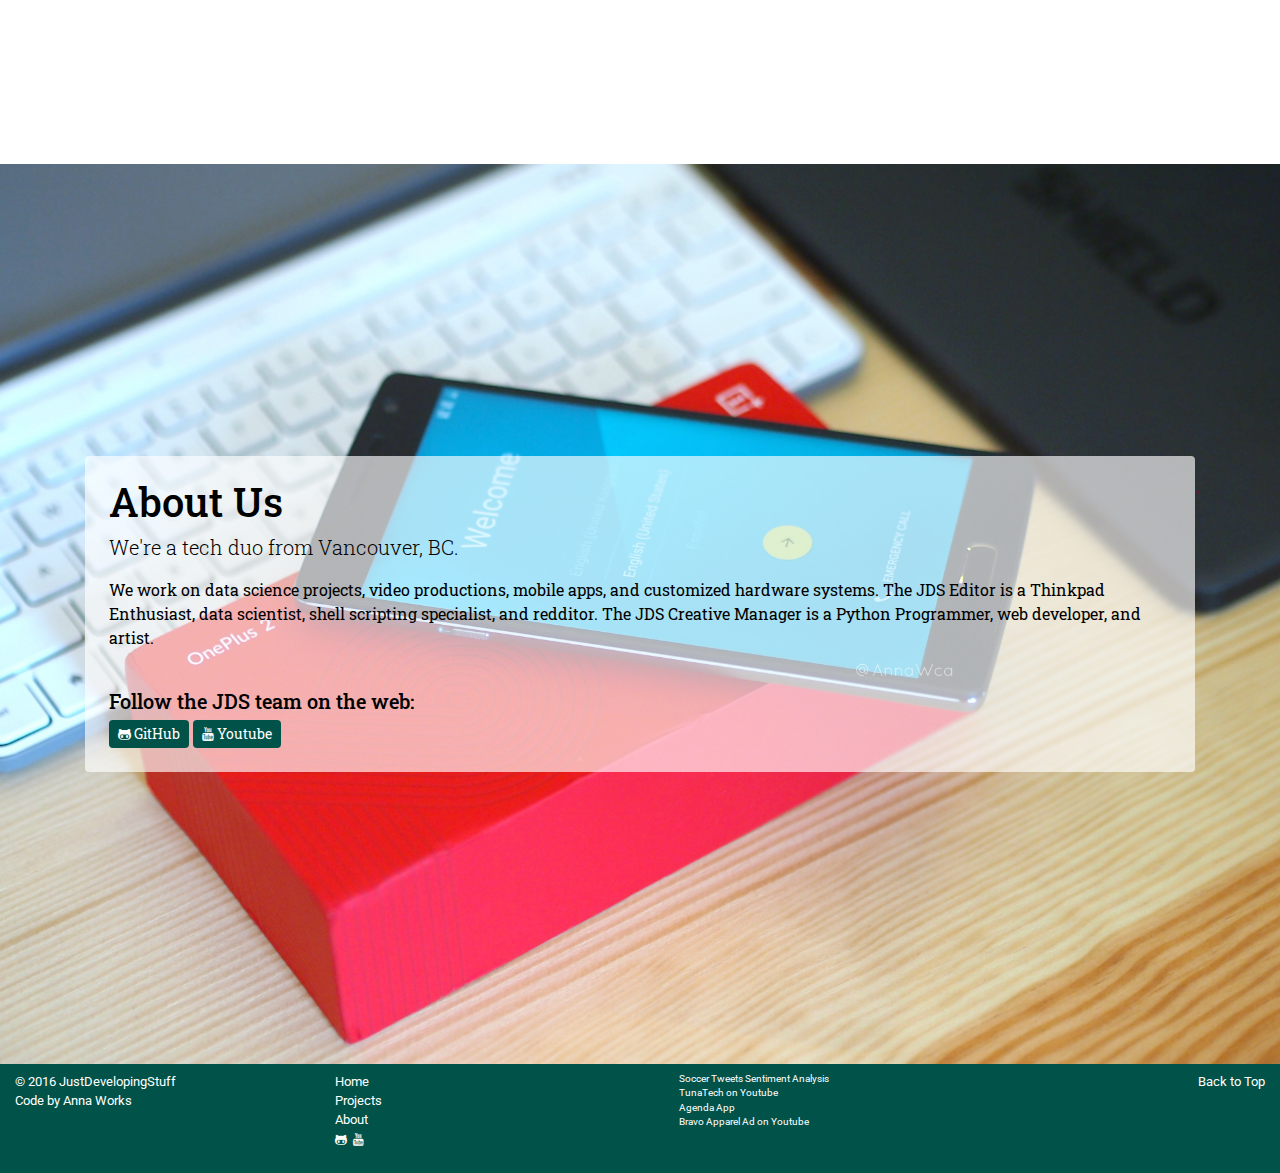
==== commit 1f538b2d: "fixed font discrepancy of #about and #analysis sections replaced with .cover-content" ====
--- a/index.html
+++ b/index.html
@@ -50,6 +50,7 @@
         
                   
  <section id="analysis">
+         <div class="cover-content">
           <div class="container-fluid">
                <div class="row">
                 <div class="col-sm-5">
@@ -60,7 +61,7 @@
                 <div class="col-sm-7">
                     <img src="assets/img/graph.png" alt="">
                 </div>
-              </div></div>
+              </div></div></div>
         </section>
         
         
@@ -76,6 +77,7 @@
         </section> 
         
  <section id="other">
+         <div class="cover-content">
           <div class="container">
             <div class="row">
                <div class="col-md-6">
@@ -86,7 +88,7 @@
                 
                 <div class="col-md-6"><iframe class="media-object" src="https://www.youtube.com/embed/f1Oqot8WHJQ" frameborder="0" height="315" width="100%" allowfullscreen></iframe></div>
                 
-              </div></div>
+              </div></div></div>
         </section>
 
 <section id="about" name="about">
--- a/assets/css/style.css
+++ b/assets/css/style.css
@@ -139,6 +139,7 @@
 
 #analysis, #other {
     background: #fff;
+
     height: 80%;
     display: flex;
     align-items: center;
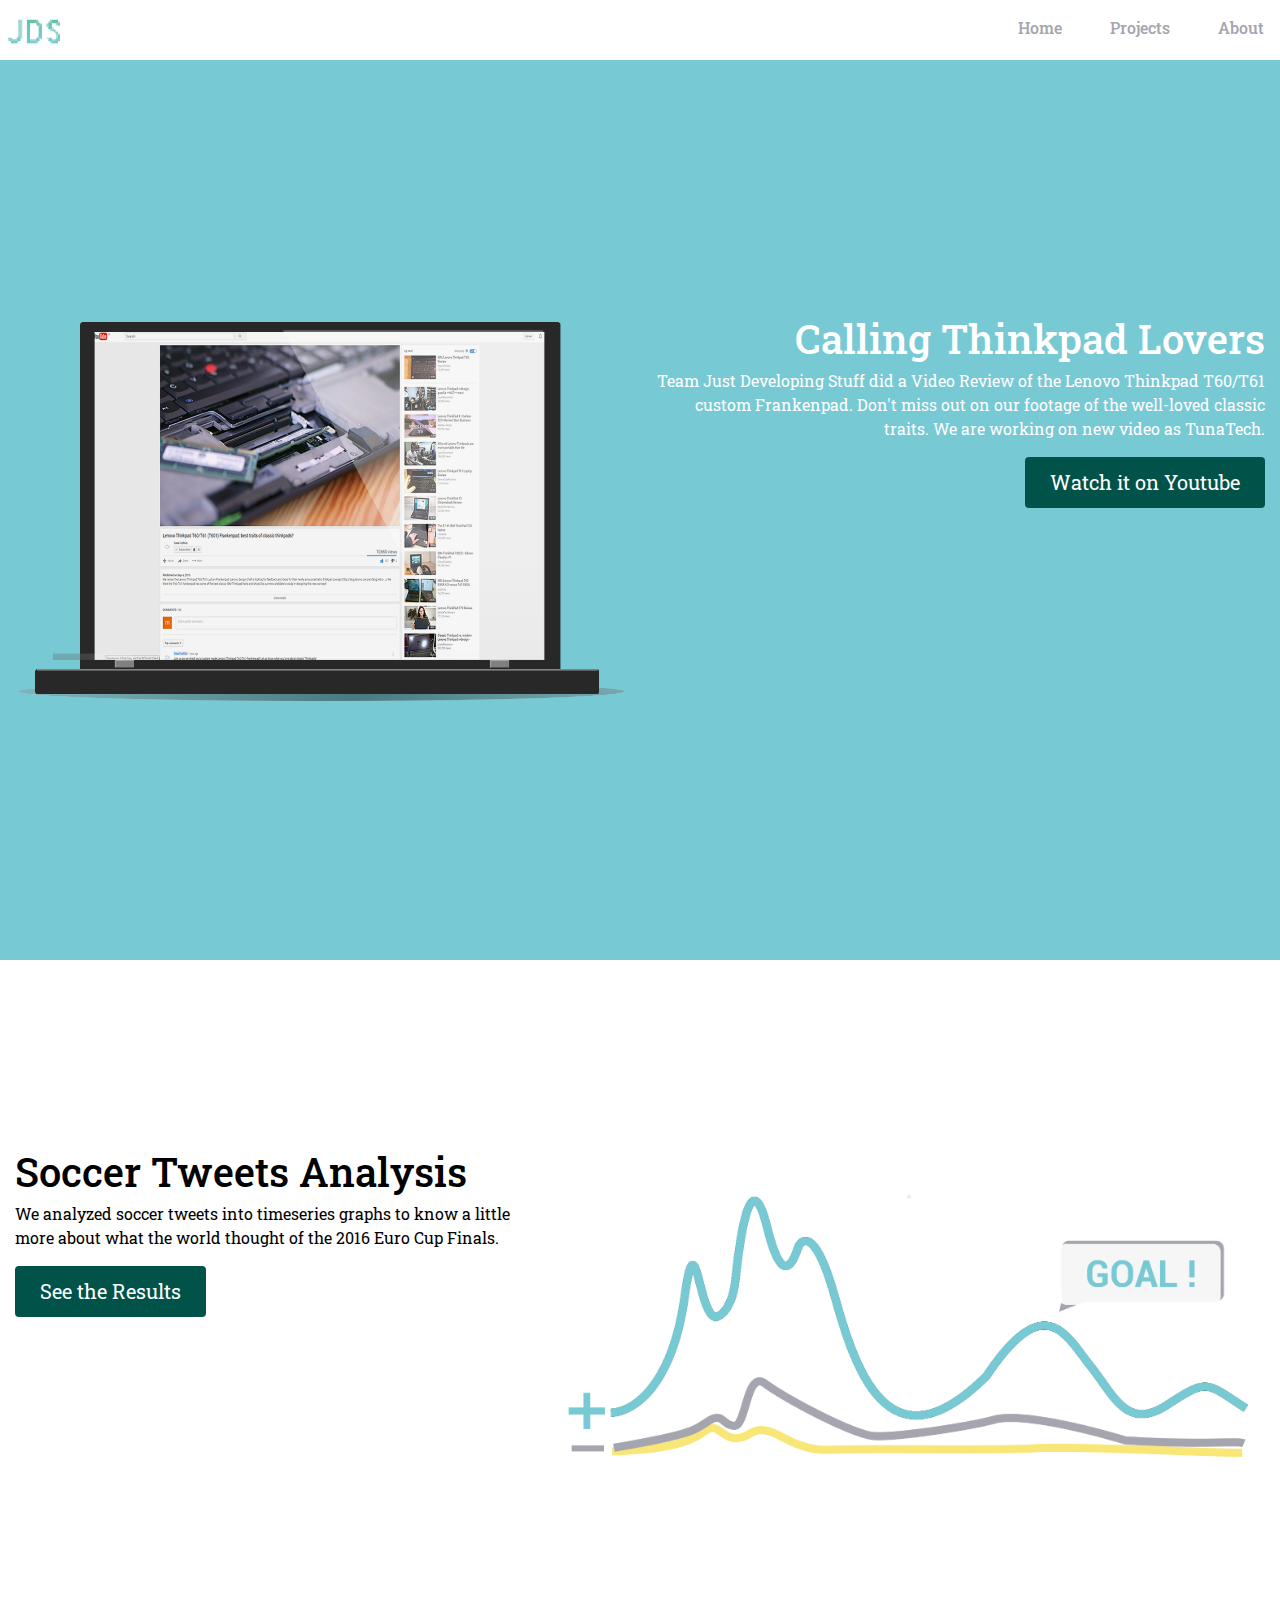
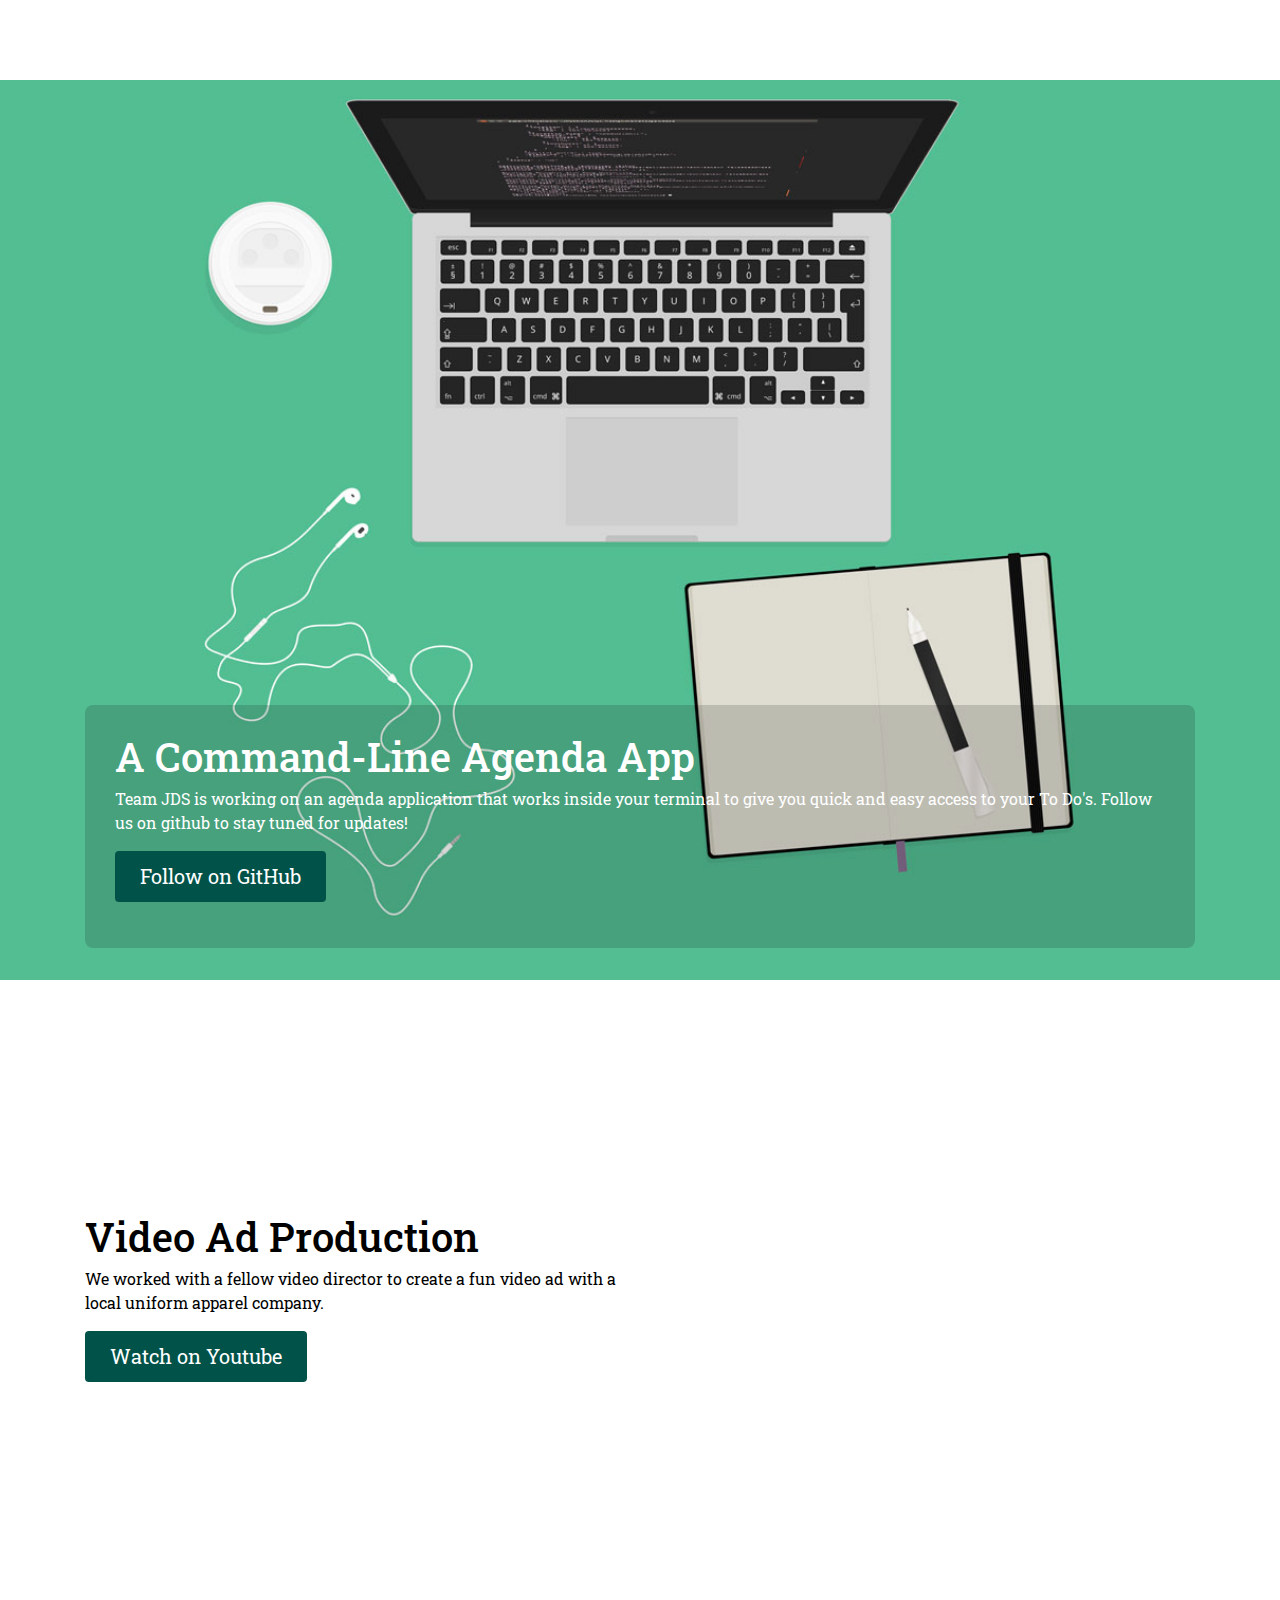
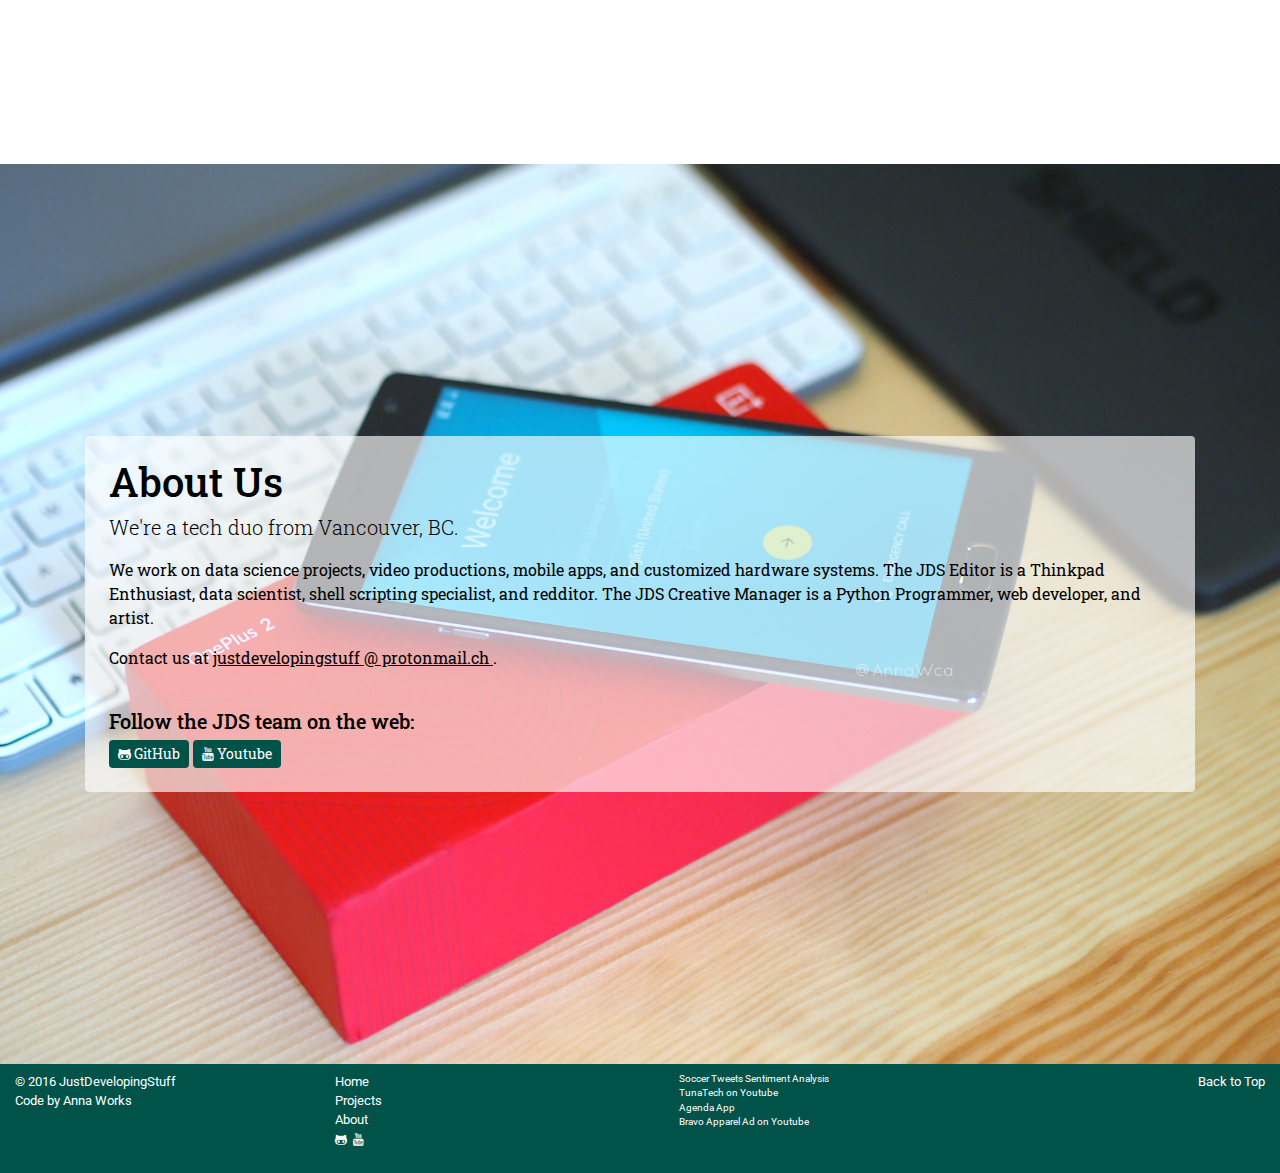
==== commit 8feb2bd2: "add email contact" ====
--- a/index.html
+++ b/index.html
@@ -99,7 +99,8 @@
                 <p class="lead">We're a tech duo from Vancouver, BC.</p>
                 <p>We work on data science projects, video productions, mobile apps, and customized hardware systems. 
                 The JDS Editor is a Thinkpad Enthusiast, data scientist, shell scripting specialist, and redditor. The JDS Creative Manager is a Python Programmer, web developer, and artist.
-                </p><br>
+                </p>
+                <p>Contact us at <u>justdevelopingstuff @ protonmail.ch </u>.</p>           <br>
               
                         <h5>Follow the JDS team on the web:</h5>
                         <a href="https://github.com/justdevelopingstuff" class="btn btn-sm btn-link"><i class="fa fa-github-alt" aria-hidden="true"></i>&nbsp;GitHub</a>
@@ -116,7 +117,7 @@
        <div class="row">
        <div class="col-sm-3">
           <p>&copy; 2016 JustDevelopingStuff<br>
-           Code by <a href="http://annaworks.github.io" target="_blank">Anna Works</a></p>
+              Code by <a href="http://annaworks.github.io" target="_blank">Anna Works</a></p>
           </div>
         <div class="col-sm-3">
             <ul class="list-unstyled">
--- a/assets/css/style.css
+++ b/assets/css/style.css
@@ -139,7 +139,6 @@
 
 #analysis, #other {
     background: #fff;
-
     height: 80%;
     display: flex;
     align-items: center;
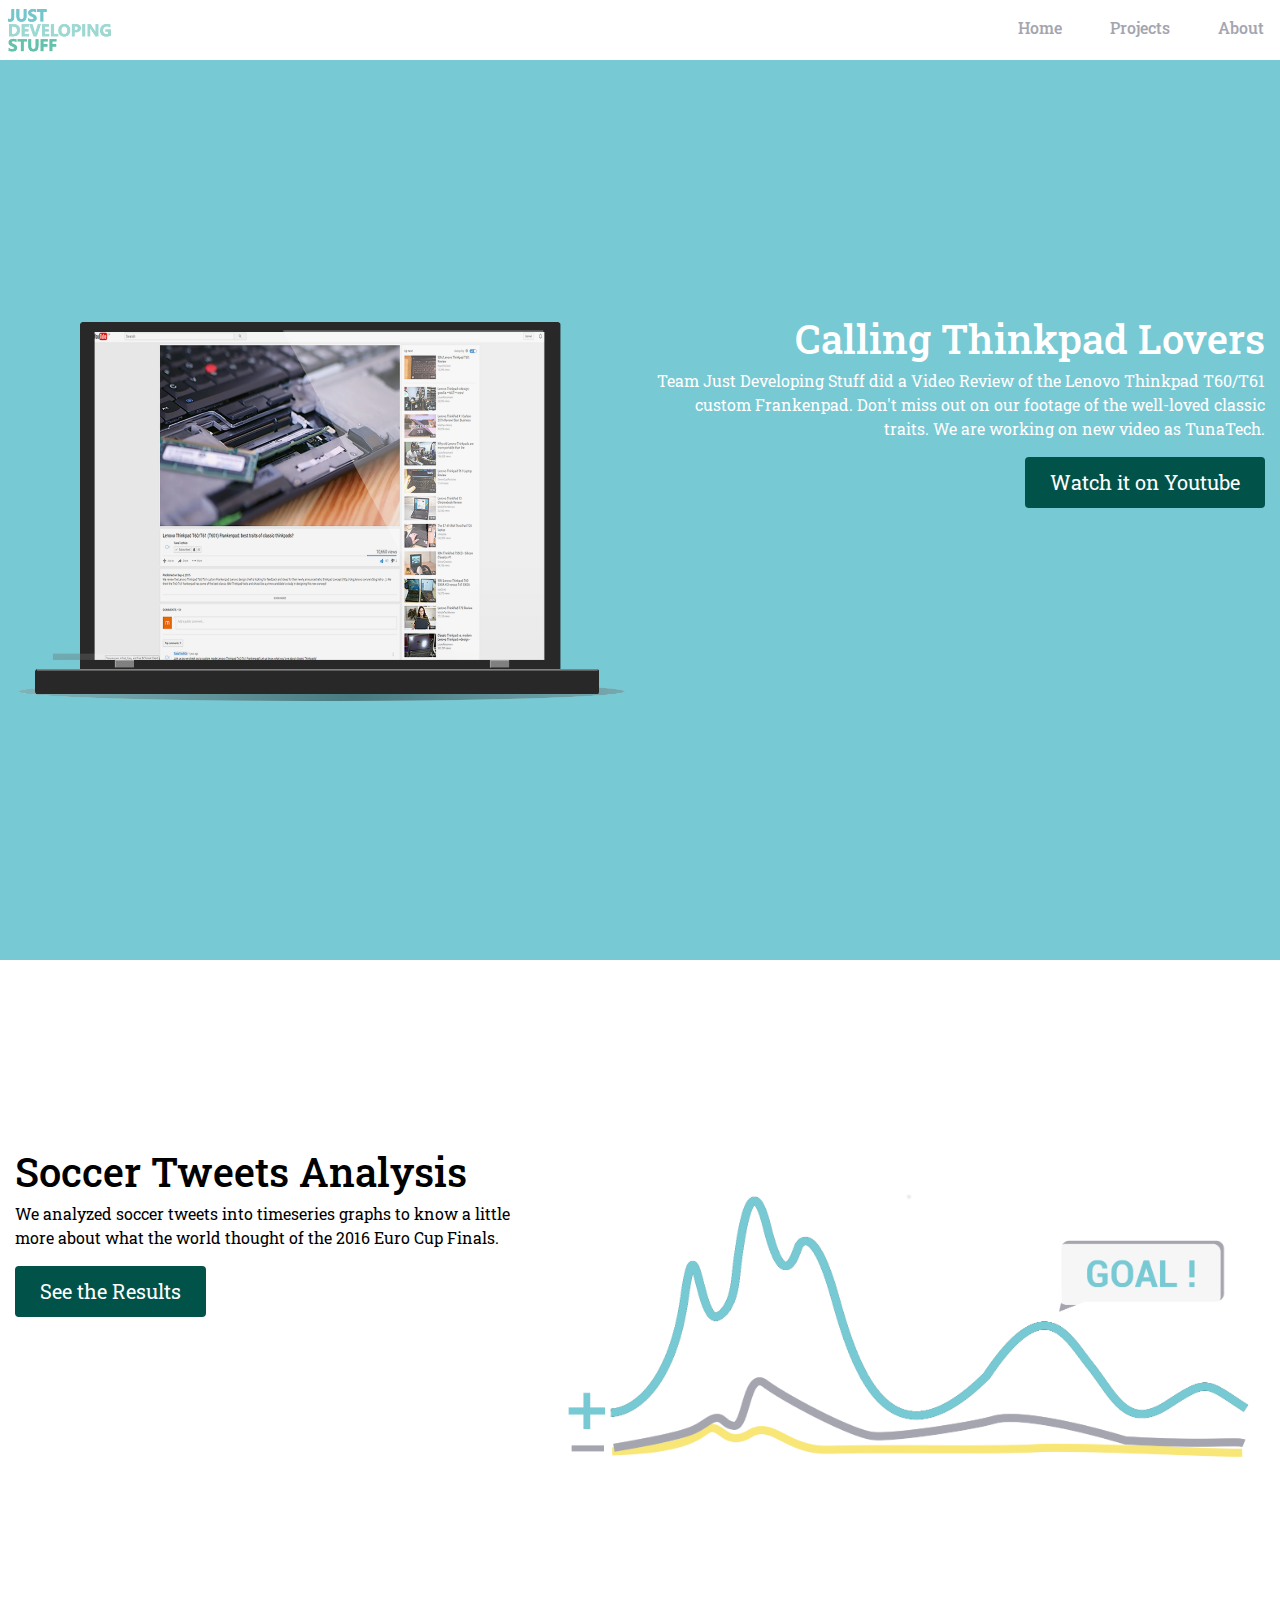
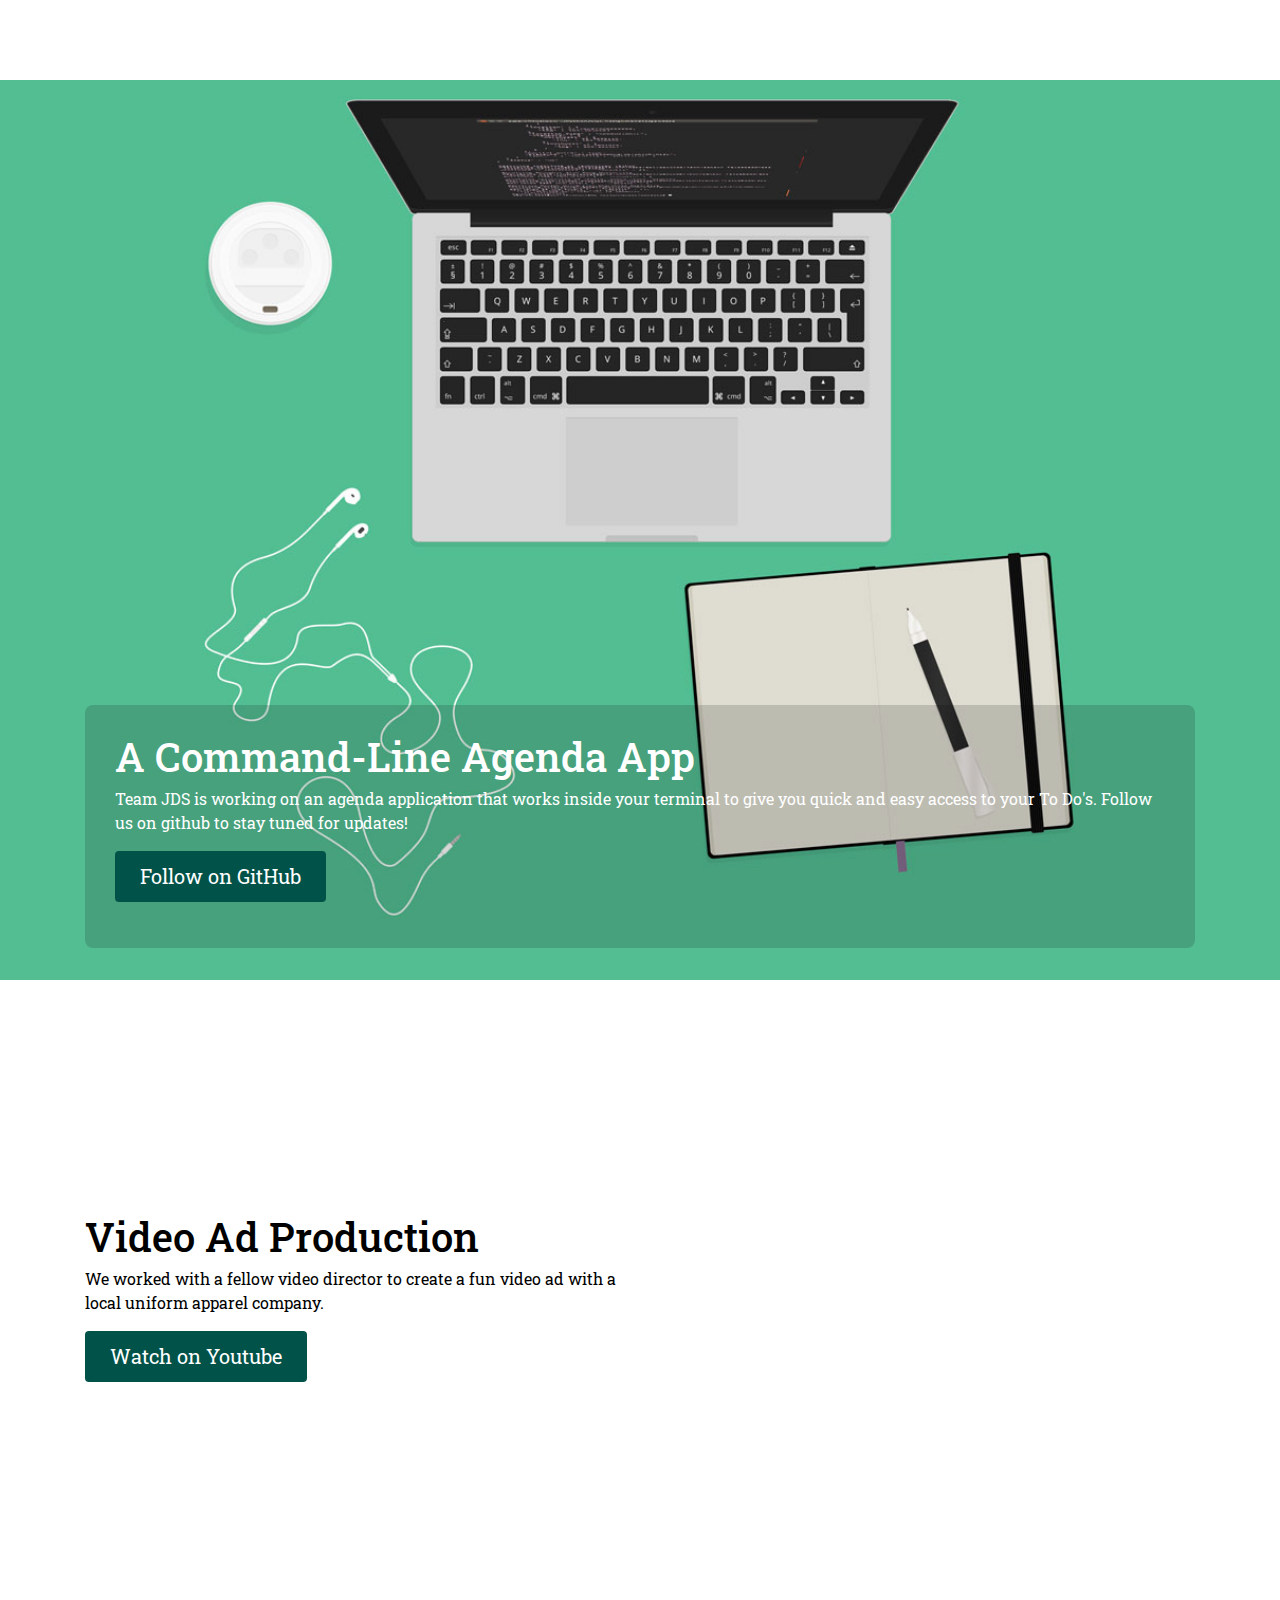
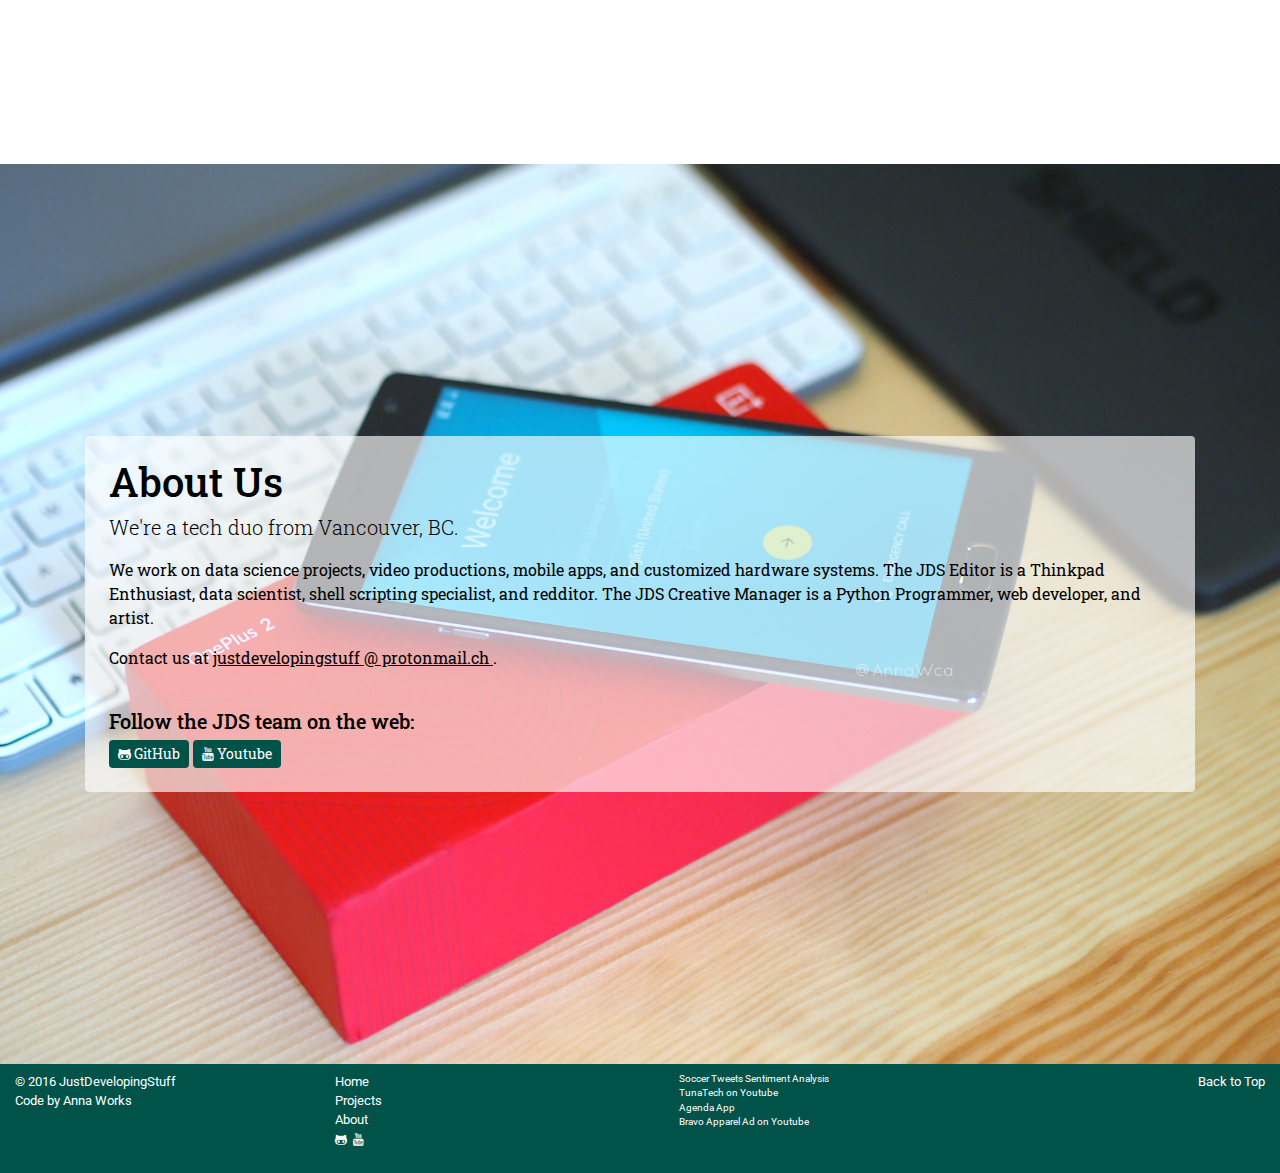
==== commit 88dcccdd: "Update logo" ====
--- a/index.html
+++ b/index.html
@@ -21,7 +21,7 @@
   <body>
 
     <nav class="navbar navbar-static-top navbar-light">
-      <a href="#" class="navbar-brand"><img src="assets/img/logo.png" alt="JustDevelopingStuff.logo" height="52"></a>
+      <a href="#" class="navbar-brand"><img src="assets/img/jds_logo.png" alt="JustDevelopingStuff.logo" height="52"></a>
       <ul class="nav navbar-nav pull-xs-right">
         <li class="nav-item">
           <a class="nav-link" href="#">Home</a>
